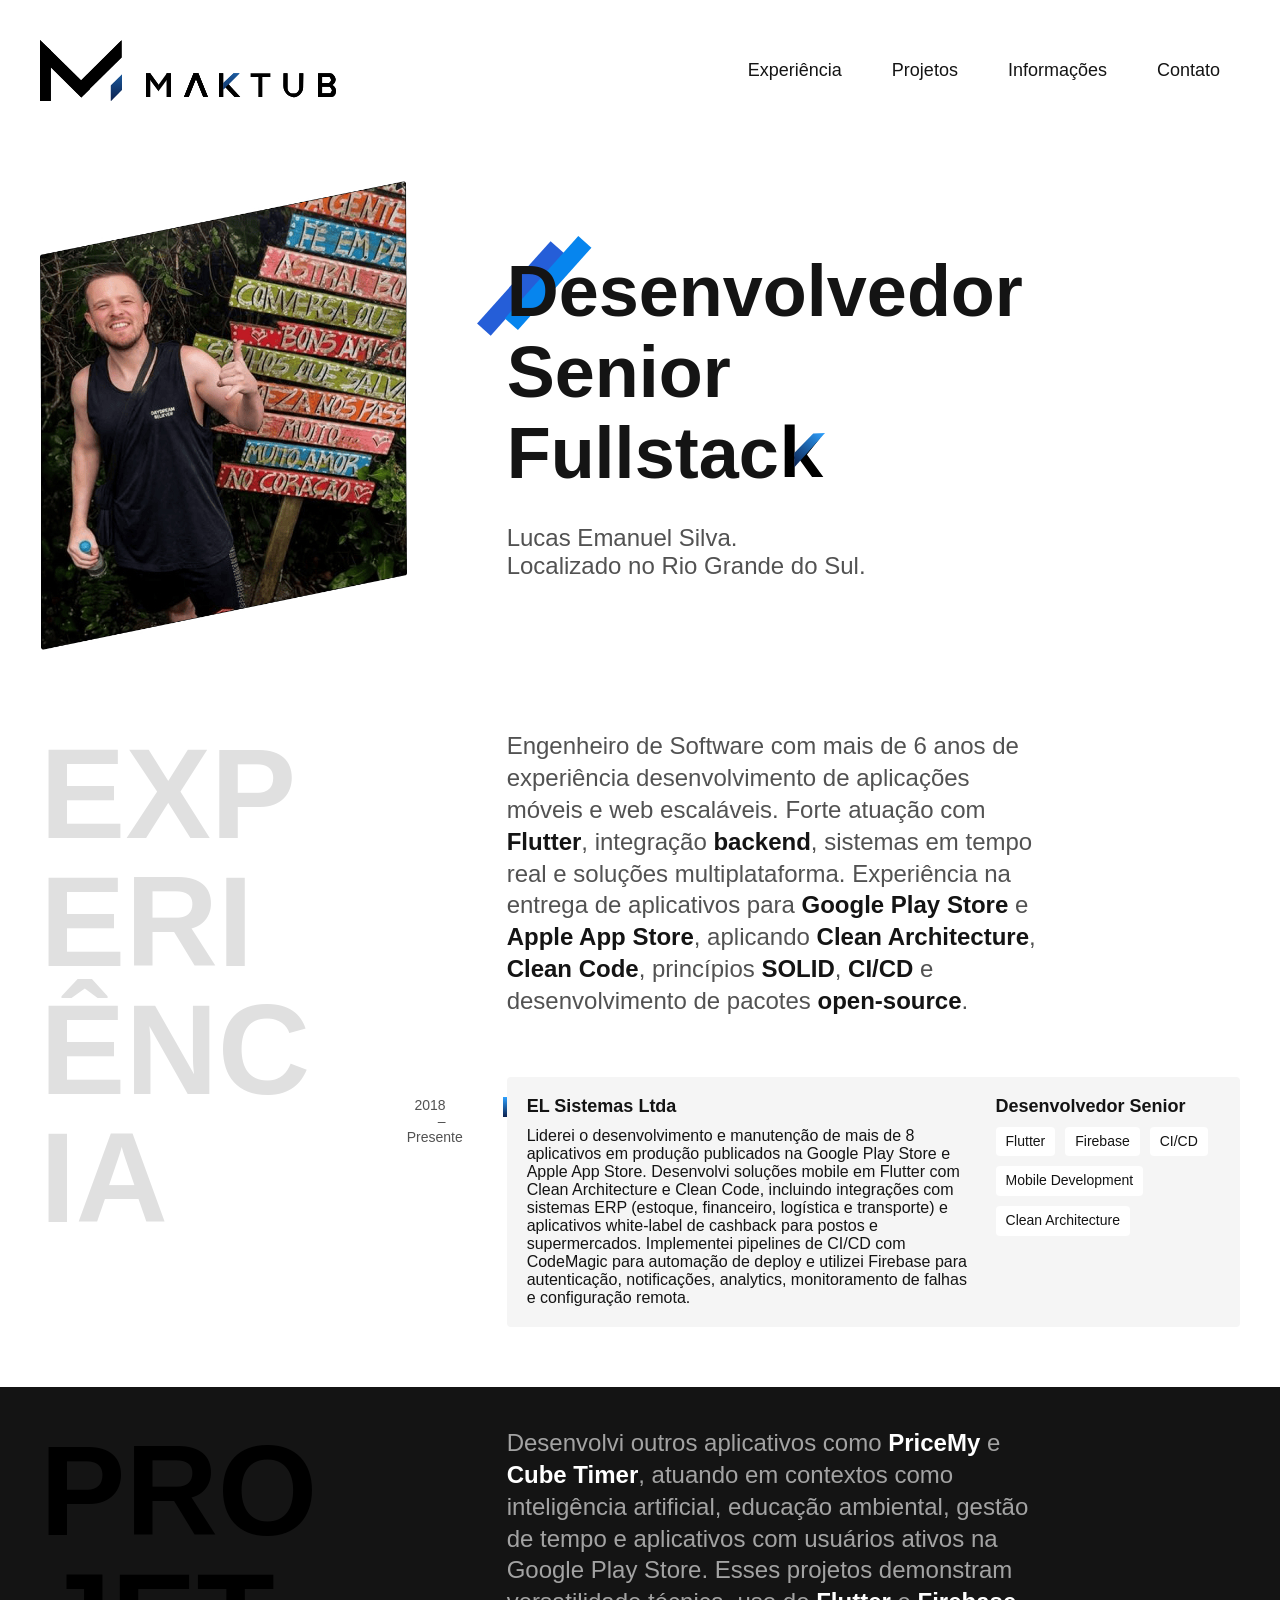
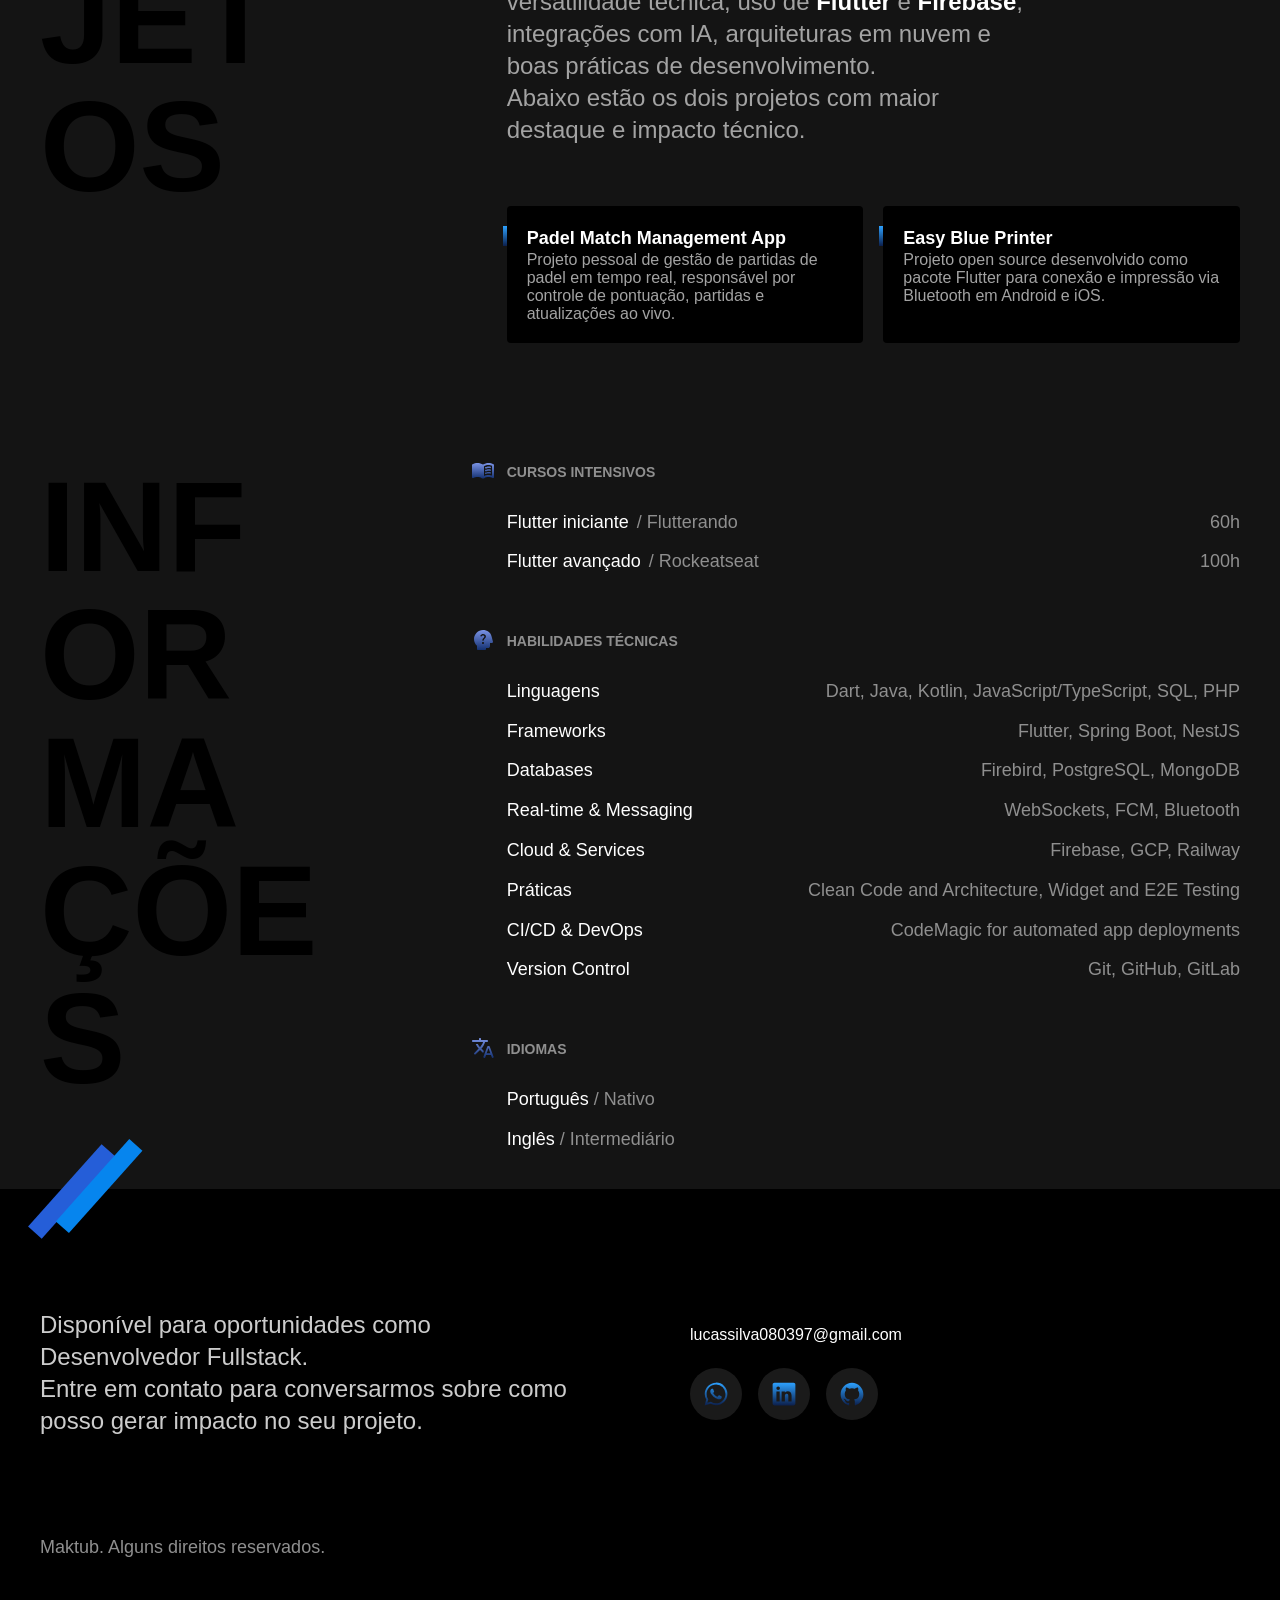
==== index.html @ 14077586 "adjust width e height img Co-authored-by: Copilot <copilot@github.com>" ====
<!DOCTYPE html>
<html lang="pt-br">

<head>
  <meta charset="UTF-8">
  <meta name="viewport" content="width=device-width, initial-scale=1.0">
  <title>Maktub - Desenvolvendo Soluções</title>
  <meta name="description" content="Desenvolvedor Senior Fullstack">
  <link rel="stylesheet" href="./css/style.css">
  <link rel="stylesheet" href="./css/animations.css">
  <link rel="stylesheet" href="./css/back-to-top.css">
</head>

<body>
  <svg width="0" height="0" style="position:absolute">
    <defs>
      <linearGradient id="grad-icon" x1="0%" y1="0%" x2="0%" y2="100%">
        <stop offset="0%" stop-color="#2DA1FF" />
        <stop offset="100%" stop-color="#0C204D" />
      </linearGradient>
    </defs>
  </svg>
  <header class="header">
    <img src="./img/marca.svg" width="296px" height="61px" alt="Maktub" class="animar animar-esquerda">
    <nav>
      <ul class="header-menu">
        <li class="animar"><a href="#experiencia">Experiência</a></li>
        <li class="animar"><a href="#projetos">Projetos</a></li>
        <li class="animar"><a href="#informacoes">Informações</a></li>
        <li class="animar"><a href="#contato">Contato</a></li>
      </ul>
    </nav>
  </header>
  <main class="container introducao">
    <img src="./img/perfil.jpg" alt="dono do site" width="366.64px" height="468.92px" class="foto-perfil animar animar-esquerda">
    <div>
      <h1 class="animar animar-direita">Desenvolvedor<br>Senior<br>Fullstac<img src="./img/k-com-detalhe.svg" alt="k" class="k-svg">
      </h1>
      <p class="animar animar-direita">Lucas Emanuel Silva.<br>Localizado no Rio Grande do Sul.</p>
    </div>
  </main>
  <section class="container experiencia" id="experiencia" aria-label="Experiência">
    <h2 class="subtitulo animar animar-esquerda">Experiência</h2>
    <div>
      <p class="experiencia-texto animar">Engenheiro de Software com mais de 6 anos de experiência desenvolvimento de aplicações móveis e web escaláveis. Forte atuação com <strong>Flutter</strong>, integração <strong>backend</strong>, sistemas em tempo real e soluções multiplataforma. Experiência na entrega de aplicativos para <strong>Google Play Store</strong> e <strong>Apple App Store</strong>, aplicando <strong>Clean Architecture</strong>, <strong>Clean Code</strong>, princípios <strong>SOLID</strong>, <strong>CI/CD</strong> e desenvolvimento de pacotes <strong>open-source</strong>.</p>

      <div class="empresa animar">
        <span class="empresa-ano">2018 – Presente</span>
        <h3 class="empresa-titulo">EL Sistemas Ltda</h3>
        <span class="empresa-titulo">Desenvolvedor Senior</span>
        <p class="animar">Liderei o desenvolvimento e manutenção de mais de 8 aplicativos em produção publicados na Google Play Store e Apple App Store. Desenvolvi soluções mobile em Flutter com Clean Architecture e Clean Code, incluindo integrações com sistemas ERP (estoque, financeiro, logística e transporte) e aplicativos white-label de cashback para postos e supermercados. Implementei pipelines de CI/CD com CodeMagic para automação de deploy e utilizei Firebase para autenticação, notificações, analytics, monitoramento de falhas e configuração remota.</p>
        <ul class="empresa-habilidades">
          <li class="animar">Flutter</li>
          <li class="animar">Firebase</li>
          <li class="animar">CI/CD</li>
          <li class="animar">Mobile Development</li>
          <li class="animar">Clean Architecture</li>
        </ul>
      </div>

    </div>
  </section>

  <section class="projetos" id="projetos" aria-label="Projetos">
    <div class="projetos-container">
      <h2 class="subtitulo animar animar-esquerda">Projetos</h2>
      <div>
        <p class="projetos-texto animar">
          Desenvolvi outros aplicativos como <strong>PriceMy</strong> e <strong>Cube Timer</strong>, atuando em contextos como inteligência artificial, educação ambiental, gestão de tempo e aplicativos com usuários ativos na Google Play Store. Esses projetos demonstram versatilidade técnica, uso de <strong>Flutter</strong> e <strong>Firebase</strong>, integrações com IA, arquiteturas em nuvem e boas práticas de desenvolvimento.<br>Abaixo estão os dois projetos com maior destaque e impacto técnico.
        </p>

        <ul class="app-lista">
          <li class="lista flutuante-1">
            <h3>
              <a class="app-titulo" href="//" target="_blank">Padel Match Management App</a>
            </h3>
            <p class="app-texto">Projeto pessoal de gestão de partidas de padel em tempo real, responsável por controle de pontuação, partidas e atualizações ao vivo.</p>
          </li>
          <li class="lista flutuante-2">
            <h3>
              <a class="app-titulo" href="https://pub.dev/packages/easy_blue_printer" target="_blank">Easy Blue Printer</a>
            </h3>
            <p class="app-texto">Projeto open source desenvolvido como pacote Flutter para conexão e impressão via Bluetooth em Android e iOS.</p>
          </li>
        </ul>
      </div>
    </div>
  </section>
  <section class="informacoes" id="informacoes" aria-label="Informações">
    <div class="informacoes-container">
      <h2 class="subtitulo animar animar-esquerda">Informações</h2>
      <div class="formacao">
        <div class="cursos animar">
          <h3>Cursos Intensivos</h3>
          <ul>
            <li class="animar">
              <span>Flutter iniciante<span class="plataforma">/ Flutterando</span></span>
              <span>60h</span>
            </li>
            <li class="animar">
              <span>Flutter avançado<span class="plataforma">/ Rockeatseat</span></span>
              <span>100h</span>
            </li>
          </ul>
        </div>
        <div class="habilidades animar">
          <h3>Habilidades técnicas</h3>
          <ul>
            <li class="animar"><span>Linguagens</span> <span>Dart, Java, Kotlin, JavaScript/TypeScript, SQL, PHP</span></li>
            <li class="animar"><span>Frameworks</span> <span>Flutter, Spring Boot, NestJS</span></li>
            <li class="animar"><span>Databases</span> <span>Firebird, PostgreSQL, MongoDB</span></li>
            <li class="animar"><span>Real-time & Messaging</span> <span>WebSockets, FCM, Bluetooth</span></li>
            <li class="animar"><span>Cloud & Services</span> <span>Firebase, GCP, Railway</span></li>
            <li class="animar"><span>Práticas</span> <span>Clean Code and Architecture, Widget and E2E Testing</span></li>
            <li class="animar"><span>CI/CD & DevOps</span> <span>CodeMagic for automated app deployments</span></li>
            <li class="animar"><span>Version Control</span> <span>Git, GitHub, GitLab</span></li>
          </ul>
        </div>
        <div class="idiomas animar">
          <h3>Idiomas</h3>
          <ul>
            <li class="animar">Português <span>/ Nativo</span></li>
            <li class="animar">Inglês <span>/ Intermediário</span></li>
          </ul>
        </div>
      </div>
    </div>
  </section>
  <footer class="footer" id="contato">
    <div class="footer-container">
      <p class="footer-texto animar animar-esquerda">Disponível para oportunidades como Desenvolvedor Fullstack.<br>Entre em contato para conversarmos sobre como posso gerar impacto no seu projeto.</p>
      <ul class="footer-contato">
        <li class="animar">lucassilva080397@gmail.com</li>
        <li class="animar">
          <div class="footer-icons">
            <a href="https://wa.me/5554999727330" target="_blank" rel="noopener noreferrer" aria-label="WhatsApp">
              <svg xmlns="http://www.w3.org/2000/svg" viewBox="0 0 512 512">
                <path d="M414.73 97.1A222.14 222.14 0 00256.94 32C134 32 33.92 131.58 33.87 254a220.61 220.61 0 0029.78 111L32 480l118.25-30.87a223.63 223.63 0 00106.6 27h.09c122.93 0 223-99.59 223.06-222A220.18 220.18 0 00414.73 97.1zM256.94 438.66h-.08a185.75 185.75 0 01-94.36-25.72l-6.77-4-70.17 18.32 18.73-68.09-4.41-7A183.46 183.46 0 0171.53 254c0-101.73 83.21-184.5 185.48-184.5a185 185 0 01185.33 184.64c-.04 101.74-83.21 184.52-185.4 184.52zm101.69-138.19c-5.57-2.78-33-16.2-38.08-18.05s-8.83-2.78-12.54 2.78-14.4 18-17.65 21.75-6.5 4.16-12.07 1.38-23.54-8.63-44.83-27.53c-16.57-14.71-27.75-32.87-31-38.42s-.35-8.56 2.44-11.32c2.51-2.49 5.57-6.48 8.36-9.72s3.72-5.56 5.57-9.26.93-6.94-.46-9.71-12.54-30.08-17.18-41.19c-4.53-10.82-9.12-9.35-12.54-9.52-3.25-.16-7-.2-10.69-.2a20.53 20.53 0 00-14.86 6.94c-5.11 5.56-19.51 19-19.51 46.28s20 53.68 22.76 57.38 39.3 59.73 95.21 83.76a323.11 323.11 0 0031.78 11.68c13.35 4.22 25.5 3.63 35.1 2.2 10.71-1.59 33-13.42 37.63-26.38s4.64-24.06 3.25-26.37-5.11-3.71-10.69-6.48z" fill-rule="evenodd" />
              </svg>
            </a>
            <a href="https://www.linkedin.com/in/lucas3g/" target="_blank" rel="noopener noreferrer" aria-label="LinkedIn">
              <svg xmlns="http://www.w3.org/2000/svg" viewBox="0 0 512 512">
                <path d="M444.17 32H70.28C49.85 32 32 46.7 32 66.89v374.72C32 461.91 49.85 480 70.28 480h373.78c20.54 0 35.94-18.21 35.94-38.39V66.89C480.12 46.7 464.6 32 444.17 32zm-273.3 373.43h-64.18V205.88h64.18zM141 175.54h-.46c-20.54 0-33.84-15.29-33.84-34.43 0-19.49 13.65-34.42 34.65-34.42s33.85 14.82 34.31 34.42c-.01 19.14-13.31 34.43-34.66 34.43zm264.43 229.89h-64.18V296.32c0-26.14-9.34-44-32.56-44-17.74 0-28.24 12-32.91 23.69-1.75 4.2-2.22 9.92-2.22 15.76v113.66h-64.18V205.88h64.18v27.77c9.34-13.3 23.93-32.44 57.88-32.44 42.13 0 74 27.77 74 87.64z" />
              </svg>
            </a>
            <a href="https://github.com/lucas3g" target="_blank" rel="noopener noreferrer" aria-label="GitHub">
              <svg xmlns="http://www.w3.org/2000/svg" viewBox="0 0 512 512">
                <path d="M256 32C132.3 32 32 134.9 32 261.7c0 101.5 64.2 187.5 153.2 217.9a17.56 17.56 0 003.8.4c8.3 0 11.5-6.1 11.5-11.4 0-5.5-.2-19.9-.3-39.1a102.4 102.4 0 01-22.6 2.7c-43.1 0-52.9-33.5-52.9-33.5-10.2-26.5-24.9-33.6-24.9-33.6-19.5-13.7-.1-14.1 1.4-14.1h.1c22.5 2 34.3 23.8 34.3 23.8 11.2 19.6 26.2 25.1 39.6 25.1a63 63 0 0025.6-6c2-14.8 7.8-24.9 14.2-30.7-49.7-5.8-102-25.5-102-113.5 0-25.1 8.7-45.6 23-61.6-2.3-5.8-10-29.2 2.2-60.8a18.64 18.64 0 015-.5c8.1 0 26.4 3.1 56.6 24.1a208.21 208.21 0 01112.2 0c30.2-21 48.5-24.1 56.6-24.1a18.64 18.64 0 015 .5c12.2 31.6 4.5 55 2.2 60.8 14.3 16.1 23 36.6 23 61.6 0 88.2-52.4 107.6-102.3 113.3 8 7.1 15.2 21.1 15.2 42.5 0 30.7-.3 55.5-.3 63 0 5.4 3.1 11.5 11.4 11.5a19.35 19.35 0 004-.4C415.9 449.2 480 363.1 480 261.7 480 134.9 379.7 32 256 32z" />
              </svg>
            </a>
          </div>
        </li>
      </ul>
      <p class="footer-copy animar animar-esquerda">Maktub. Alguns direitos reservados.</p>
    </div>
  </footer>
  <script src="./js/scroll-animations.js"></script>
  <script src="./js/back-to-top.js"></script>
  <button id="backToTopBtn" class="back-to-top-btn" type="button" aria-label="Voltar ao topo">
    <svg viewBox="0 0 512 512" aria-hidden="true" focusable="false">
      <defs>
        <linearGradient id="backToTopGradient" x1="0%" y1="0%" x2="100%" y2="100%">
          <stop offset="0%" stop-color="#FFFFFF" stop-opacity="0.92" />
          <stop offset="100%" stop-color="#FFFFFF" stop-opacity="0.72" />
        </linearGradient>
      </defs>
      <path fill="url(#backToTopGradient)" d="M256 50.7c-113.6 0-205.7 92.1-205.7 205.7S142.4 462.1 256 462.1 461.7 369.9 461.7 256 369.6 50.7 256 50.7zm75.7 216.8l-55.7-55.7V331c0 13.3-10.7 24-24 24s-24-10.7-24-24V211.8l-55.7 55.7c-9.4 9.4-24.6 9.4-34 0-9.4-9.4-9.4-24.6 0-34l96-96c9.4-9.4 24.6-9.4 34 0l96 96c9.4 9.4 9.4 24.6 0 34-9.4 9.4-24.6 9.4-34 0z" />
    </svg>
  </button>
</body>

</html>
---- css/style.css ----
@import "./header.css";
@import "./global.css";
@import "./introducao.css";
@import "./experiencia.css";
@import "./projetos.css";
@import "./informacoes.css";
@import "./footer.css";
---- css/animations.css ----
.animar,
.animar-esquerda,
.animar-direita,
.animar-zoom {
  opacity: 0;
  transition:
    opacity 0.7s ease,
    transform 0.7s ease;
}

.animar {
  transform: translateY(40px);
}

.animar-esquerda {
  transform: translateX(-50px);
}

.animar-direita {
  transform: translateX(50px);
}

.animar-zoom {
  transform: scale(0.92);
}

.animar.visivel,
.animar-esquerda.visivel,
.animar-direita.visivel,
.animar-zoom.visivel {
  opacity: 1;
  transform: none;
}

.animar:nth-child(1) {
  transition-delay: 0s;
}

.animar:nth-child(2) {
  transition-delay: 0.12s;
}

.animar:nth-child(3) {
  transition-delay: 0.24s;
}

.animar:nth-child(4) {
  transition-delay: 0.36s;
}

.animar:nth-child(5) {
  transition-delay: 0.48s;
}

.animar:nth-child(6) {
  transition-delay: 0.6s;
}

.animar:nth-child(7) {
  transition-delay: 0.72s;
}

.animar:nth-child(8) {
  transition-delay: 0.84s;
}

@media (prefers-reduced-motion: reduce) {
  .animar,
  .animar-esquerda,
  .animar-direita,
  .animar-zoom {
    transition: none;
    opacity: 1;
    transform: none;
  }
}
---- css/back-to-top.css ----
.back-to-top-btn {
  position: fixed;
  right: 1.25rem;
  bottom: 1.25rem;
  width: 52px;
  height: 52px;
  border-radius: 50%;
  border: none;
  cursor: pointer;
  display: inline-flex;
  align-items: center;
  justify-content: center;
  padding: 0;
  background: linear-gradient(135deg, #2da1ff 0%, #0c204d 100%);
  color: #ffffff;
  box-shadow: 0 20px 35px rgba(12, 32, 77, 0.24);
  transition:
    opacity 0.28s ease,
    transform 0.28s ease,
    box-shadow 0.28s ease;
  opacity: 0;
  transform: translateY(20px) scale(0.95);
  pointer-events: none;
  z-index: 50;
}

.back-to-top-btn.visible {
  opacity: 1;
  transform: translateY(0) scale(1);
  pointer-events: auto;
}

.back-to-top-btn:hover,
.back-to-top-btn:focus-visible {
  transform: translateY(0) scale(1.08);
  box-shadow: 0 22px 45px rgba(12, 32, 77, 0.32);
  outline: none;
}

.back-to-top-btn svg {
  width: 24px;
  height: 24px;
}

.back-to-top-btn::after {
  content: "";
  position: absolute;
  inset: 0;
  border-radius: 50%;
  background: radial-gradient(
    circle at top left,
    rgba(255, 255, 255, 0.35),
    transparent 45%
  );
  opacity: 0;
  transition: opacity 0.28s ease;
}

.back-to-top-btn:hover::after,
.back-to-top-btn:focus-visible::after {
  opacity: 1;
}

@media (max-width: 600px) {
  .back-to-top-btn {
    right: 0.85rem;
    bottom: 0.85rem;
    width: 48px;
    height: 48px;
  }
}
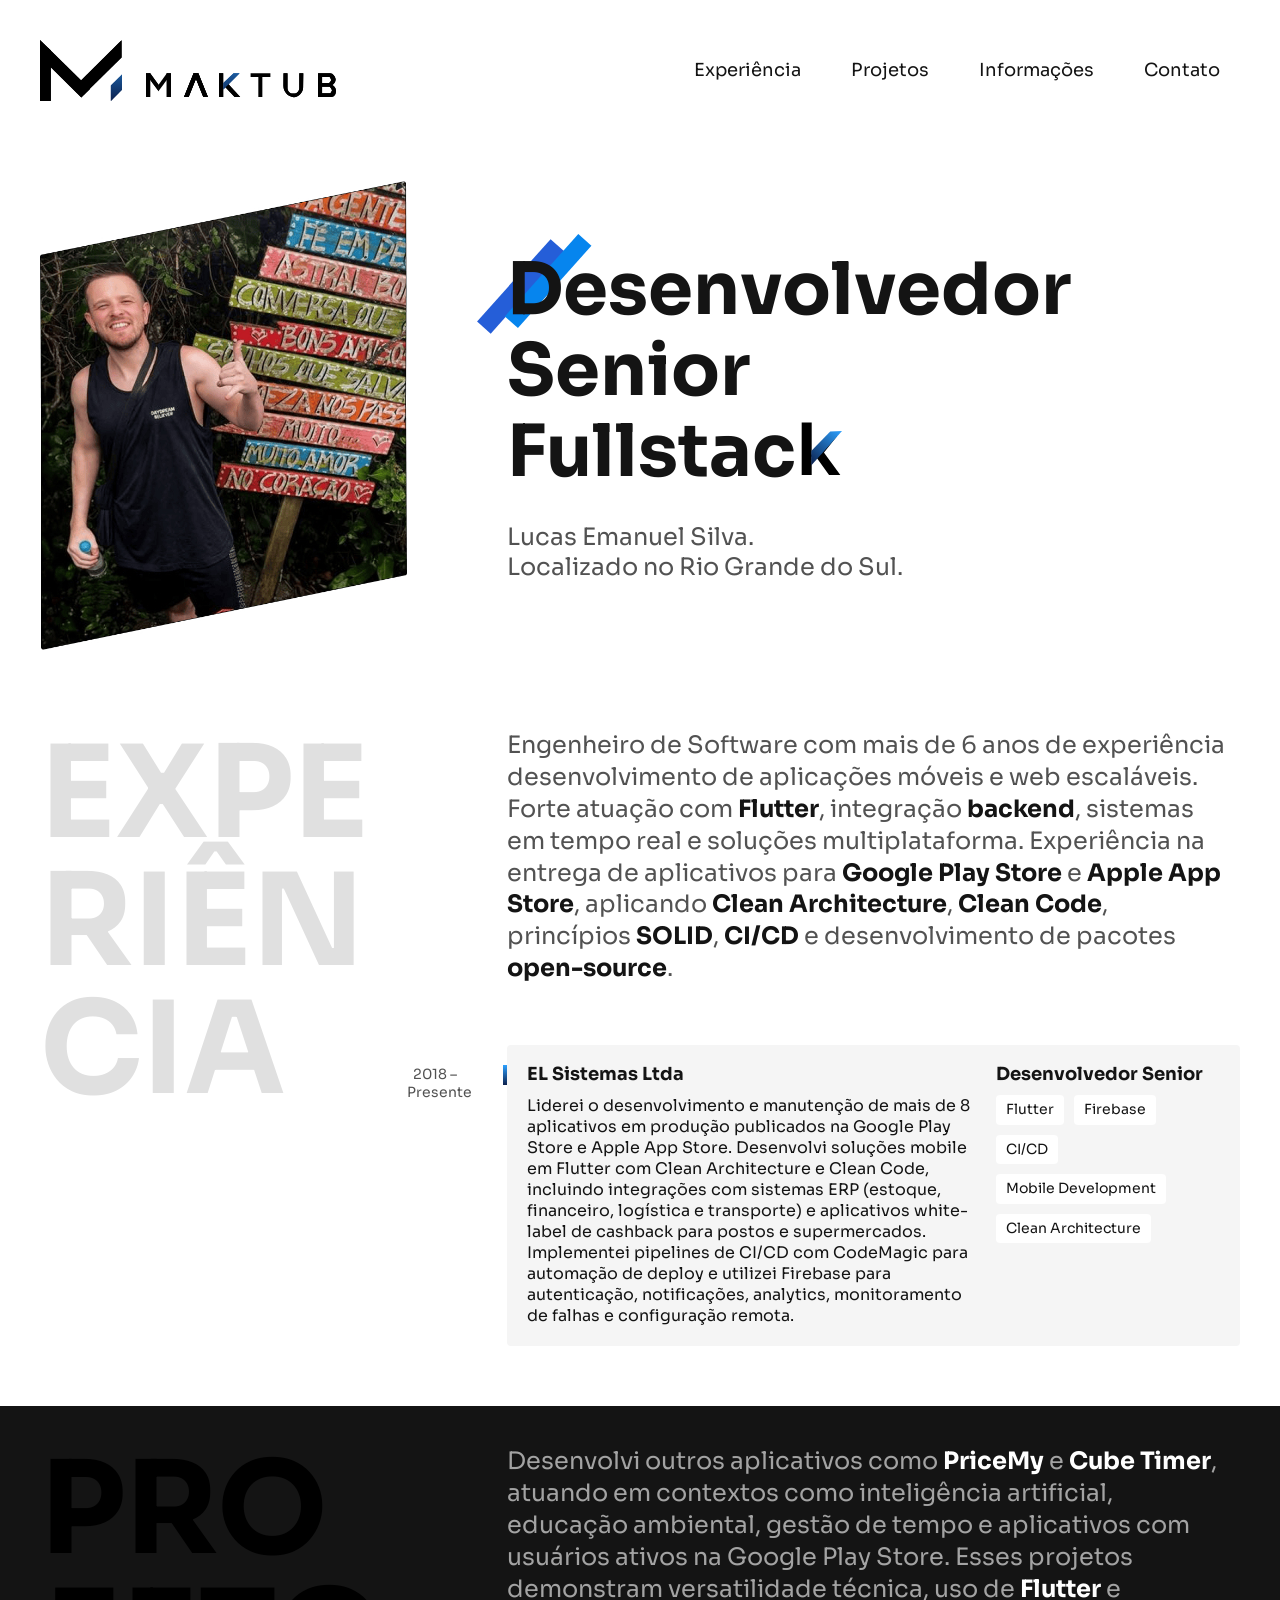
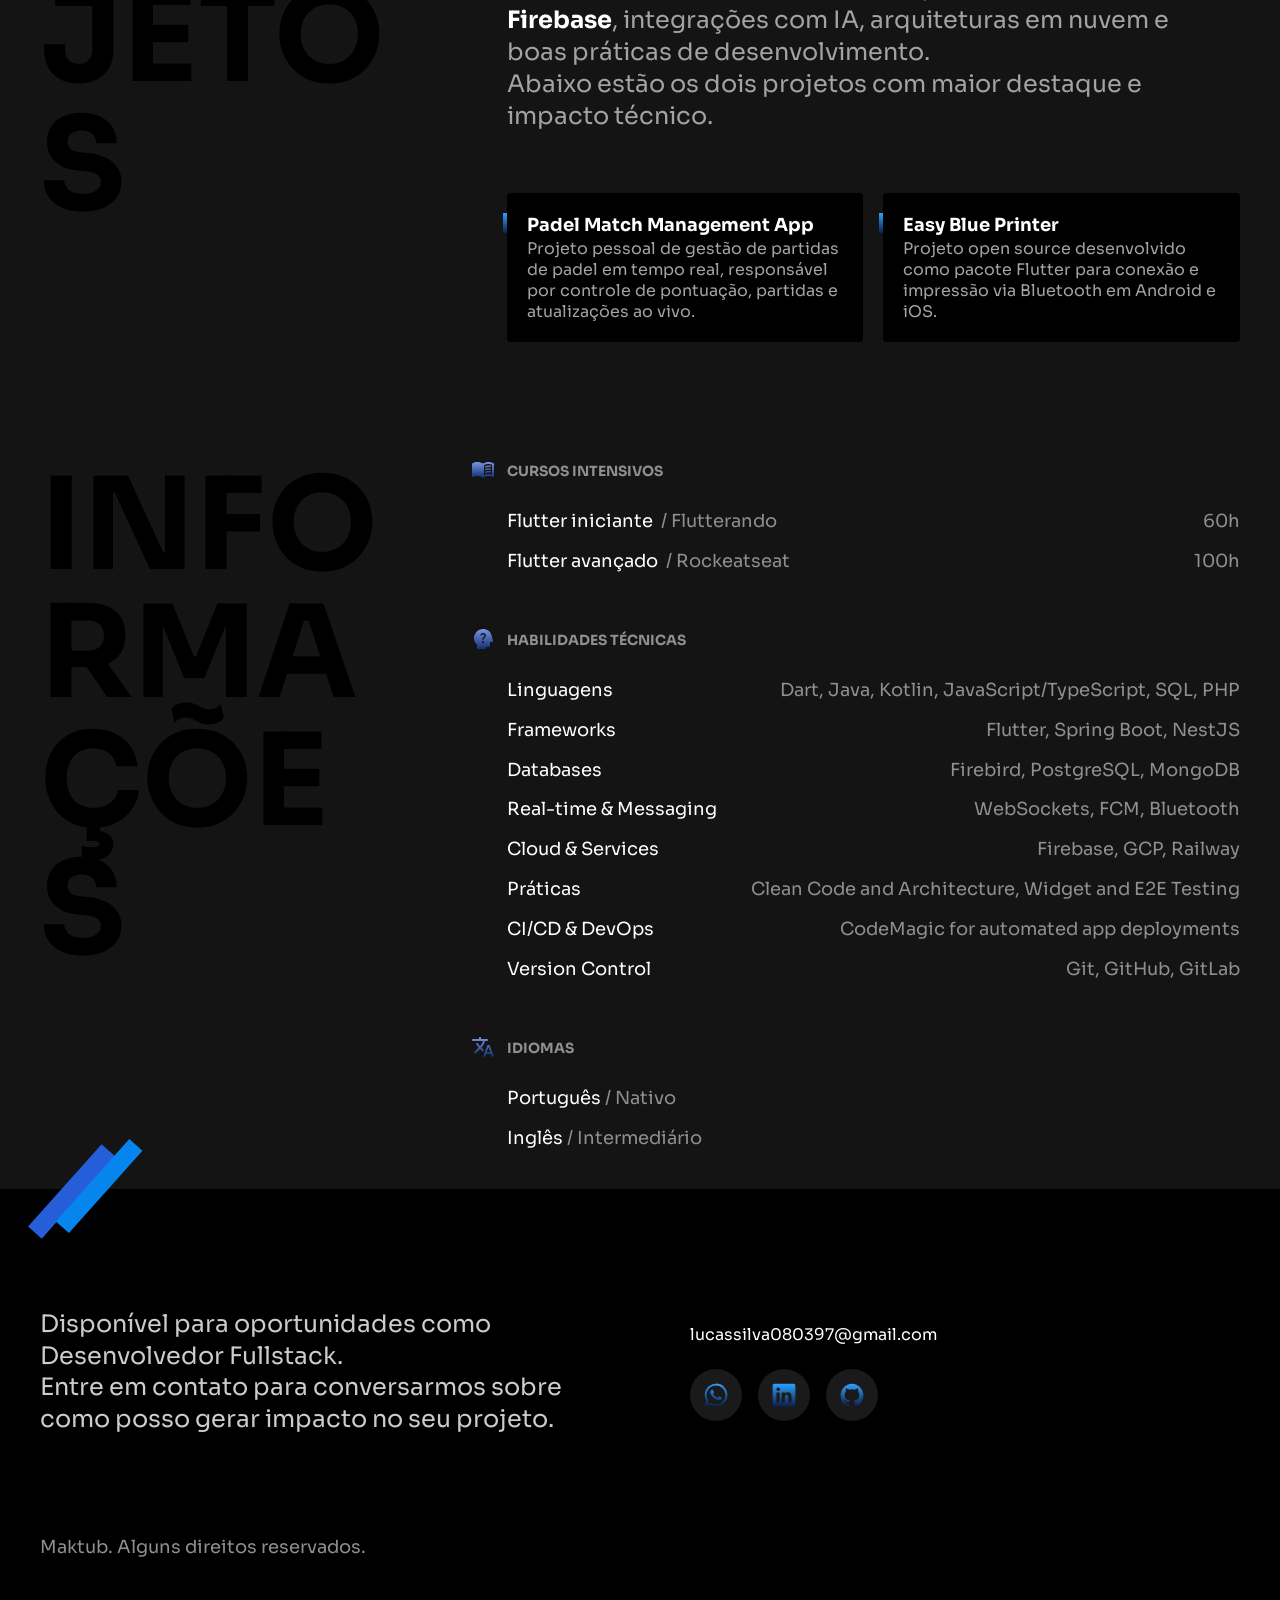
==== commit 0321b7c4: "google fonts" ====
--- a/index.html
+++ b/index.html
@@ -6,9 +6,10 @@
   <meta name="viewport" content="width=device-width, initial-scale=1.0">
   <title>Maktub - Desenvolvendo Soluções</title>
   <meta name="description" content="Desenvolvedor Senior Fullstack">
-  <link rel="stylesheet" href="./css/style.css">
-  <link rel="stylesheet" href="./css/animations.css">
-  <link rel="stylesheet" href="./css/back-to-top.css">
+  <link rel="stylesheet" href="./css/style.min.css">
+  <link rel="preconnect" href="https://fonts.googleapis.com">
+  <link rel="preconnect" href="https://fonts.gstatic.com" crossorigin>
+  <link href="https://fonts.googleapis.com/css2?family=Sora:wght@100..800&display=swap" rel="stylesheet">
 </head>
 
 <body>
@@ -21,7 +22,7 @@
     </defs>
   </svg>
   <header class="header">
-    <img src="./img/marca.svg" width="296px" height="61px" alt="Maktub" class="animar animar-esquerda">
+    <img src="./img/marca.svg" width="296" height="61" alt="Maktub" class="animar animar-esquerda">
     <nav>
       <ul class="header-menu">
         <li class="animar"><a href="#experiencia">Experiência</a></li>
@@ -32,7 +33,7 @@
     </nav>
   </header>
   <main class="container introducao">
-    <img src="./img/perfil.jpg" alt="dono do site" width="366.64px" height="468.92px" class="foto-perfil animar animar-esquerda">
+    <img src="./img/perfil.jpg" alt="dono do site" width="366.64" height="468.92" class="foto-perfil animar animar-esquerda">
     <div>
       <h1 class="animar animar-direita">Desenvolvedor<br>Senior<br>Fullstac<img src="./img/k-com-detalhe.svg" alt="k" class="k-svg">
       </h1>
--- a/css/style.min.css
+++ b/css/style.min.css
@@ -0,0 +1 @@
+.header{max-width:1200px;padding:40px 20px;margin:0 auto;display:flex;justify-content:space-between;align-items:center}.header-menu{display:flex;gap:10px;flex-wrap:wrap;justify-content:center}.header-menu a{font-size:1.125rem;line-height:1.3;padding:10px 20px;text-decoration:none;color:#141414;display:block;transition:all .3s ease}@media (max-width:800px){.header{flex-direction:column;gap:40px;padding:40px}.header a{background:#f5f5f5;border-radius:4px}}.header a:hover{transform:scale(1.05)}html{scroll-behavior:smooth}body{font-family:Sora,Arial,sans-serif;margin:0;color:#141414}h1,h2,h3,p,ul{margin:0;padding:0;list-style:none}img{max-width:100%;height:auto;display:block}.subtitulo{font-size:8rem;word-break:break-all;text-transform:uppercase;line-height:1;max-width:4ch}@media (max-width:800px){.subtitulo{font-size:3rem;text-transform:capitalize;max-width:initial}}body,html{overflow-x:hidden;max-width:100%}.container{max-width:1200px;padding:40px 20px;margin:0 auto;display:grid;grid-template-columns:1fr 2fr;gap:100px}.introducao{align-items:center}.introducao h1{font-size:4.5rem;line-height:1.125;margin-bottom:30px;position:relative}.introducao h1::before{content:"";display:block;width:130px;height:100px;background:url("../img/detalhe.svg") no-repeat center;position:absolute;background-size:contain;top:-15px;left:-37px;z-index:-1}.introducao p{font-size:1.5rem;color:#525252}.k-svg{height:.9em;width:auto;vertical-align:baseline;display:inline-block}@media (max-width:1000px){.introducao h1{font-size:3rem}.introducao h1::before{width:90px;height:80px;left:-30px;top:-15px;background-size:contain}}@media (max-width:800px){.container{grid-template-columns:1fr;gap:40px}.introducao{text-align:center;justify-items:center}.introducao h1{font-size:3rem}.introducao h1::before{display:none}.introducao img:not(.k-svg){display:none}}@media (max-width:480px){.introducao{grid-template-columns:1fr;gap:30px;text-align:center;justify-items:center}.introducao h1{font-size:2.5rem}.introducao p{font-size:1.125rem}}.experiencia{align-items:start}.experiencia .subtitulo{color:#e0e0e0;text-transform:uppercase}.experiencia-texto{font-size:1.5rem;line-height:1.33;color:#525252;margin-bottom:60px;max-width:40ch;position:relative}.experiencia-texto strong{color:#141414}.empresa{display:grid;grid-template-columns:2fr 1fr;padding:20px;background:#f5f5f5;margin-bottom:20px;border-radius:4px;position:relative;gap:10px 20px}.empresa::before{content:"";display:block;width:4px;height:20px;background:linear-gradient(#2da1ff,#0c204d);position:absolute;left:-4px;top:20px}.empresa-ano{position:absolute;top:20px;left:-100px;text-align:right;width:80px;max-width:5ch;color:#525252;font-size:.875rem}.empresa-titulo{font-size:1.125rem;line-height:1.1;font-weight:700}.empresa-texto{font-size:.875rem;line-height:1.4;color:#525252}.empresa-habilidades{display:flex;flex-wrap:wrap;gap:10px;align-content:start}.empresa-habilidades li{font-size:.875rem;line-height:1.4;border-radius:4px;background:#fff;padding:5px 10px;transition:all .3s ease}.empresa-habilidades li:hover{transform:scale(1.05);box-shadow:0 0 20px rgba(0,0,0,.2)}@media (max-width:800px){.experiencia{grid-template-columns:1fr;gap:40px}.experiencia .subtitulo{color:#141414;font-size:2rem;line-height:1;max-width:100%;text-align:left}.experiencia-texto{font-size:1.125rem;line-height:1.4;max-width:100%}.empresa{grid-template-columns:1fr}.empresa-ano{position:initial;order:1;width:initial;text-align:left;max-width:none}}.projetos{background:#141414;color:#fff}.projetos-container{max-width:1200px;padding:40px 20px;margin:0 auto;display:grid;grid-template-columns:1fr 2fr;gap:100px}.projetos .subtitulo{color:#000;text-transform:uppercase}.projetos-texto{font-size:1.5rem;line-height:1.33;color:#a3a3a3;margin-bottom:60px;max-width:40ch;position:relative}.projetos-texto strong{color:#fff}.app-lista{display:flex;flex-wrap:wrap;gap:20px;margin-bottom:60px}.app-titulo{flex:1;margin-bottom:30px;line-height:1.4;font-size:1.125rem;position:relative;text-decoration:none;color:#fff}.lista{flex:1;background:#000;padding:20px;border-radius:4px;display:flex;flex-direction:column}.app-titulo::before{content:"";display:block;width:4px;height:20px;background:linear-gradient(#2da1ff,#0c204d);position:absolute;left:-24px}.app-texto{font-size:1rem;color:#a3a3a3}@media (max-width:800px){.projetos-container{grid-template-columns:1fr;gap:40px;padding:20px}.projetos .subtitulo{color:#fff;font-size:2rem}.projetos-texto{font-size:1.125rem;line-height:1.4;max-width:100%}.app-lista{flex-direction:column}}.lista{transition:transform .3s ease,box-shadow .3s ease}.lista:hover{transform:scale(1.03);box-shadow:0 8px 30px rgba(0,0,0,.4)}@keyframes flutuar-1{0%,100%{transform:translateY(0)}50%{transform:translateY(-14px)}}@keyframes flutuar-2{0%,100%{transform:translateY(0)}50%{transform:translateY(-18px)}}.flutuante-1{animation:flutuar-1 5s ease-in-out infinite}.flutuante-2{animation:flutuar-2 6.5s ease-in-out infinite;animation-delay:-1.8s}.informacoes{background:#141414;color:#fff;position:relative}.informacoes .subtitulo{color:#000;line-height:auto;text-transform:uppercase}.informacoes-container{max-width:1200px;padding:20px 40px 20px 40px;margin:0 auto;display:grid;grid-template-columns:1fr 2fr;gap:100px}.informacoes-container::after{content:"";display:block;width:130px;height:100px;background:url(../img/detalhe.svg) no-repeat center center;background-size:contain;position:absolute;bottom:-50px;left:20px;z-index:1}.cursos{margin-bottom:60px}.formacao h3{font-size:.875rem;line-height:1.4;color:#8f8f8f;text-transform:uppercase;margin-bottom:30px;position:relative}.formacao h3::before{display:block;content:"";width:24px;height:24px;position:absolute;left:-36px;top:-4px}.cursos h3::before{background:url(../img/cursos.svg) no-repeat center center}.habilidades h3::before{background:url(../img/habilidades.svg) no-repeat center center}.idiomas h3::before{background:url(../img/idiomas.svg) no-repeat center center}.idiomas{margin-top:60px}.formacao li{font-size:1.125rem;line-height:1.1;margin-bottom:20px}.formacao span{color:#8f8f8f}.cursos li{display:flex;justify-content:space-between}.cursos .plataforma{margin-left:8px}.cursos li>span:first-child{color:#fff}.habilidades li{font-size:1.125rem;line-height:1.1;margin-bottom:20px;display:flex;justify-content:space-between;gap:20px;word-break:break-word}.habilidades li>span:first-child{color:#fff;white-space:nowrap}@media (max-width:800px){.informacoes-container{grid-template-columns:1fr;gap:40px;padding:20px}.cursos li{flex-wrap:wrap}.habilidades li{flex-direction:column;align-items:flex-start;gap:4px}.habilidades li>span:first-child{margin-bottom:4px}.informacoes .subtitulo{color:#fff;font-size:2rem;max-width:100%;margin-bottom:20px}.formacao h3{padding-left:30px}.formacao h3::before{left:0}.formacao li{font-size:1rem}.informacoes-container::after{width:70px;height:50px;bottom:-25px}}.footer{background:#000}.footer-container{max-width:1200px;padding:120px 20px 60px 20px;margin:0 auto;display:grid;grid-template-columns:1fr 1fr;gap:100px;align-items:center}.footer-texto{font-size:1.5rem;line-height:1.33;color:#ccc}.footer-contato{display:flex;flex-direction:column;gap:24px}.footer-icons{display:flex;gap:16px}.footer-contato li{margin:0;color:#fff}.footer-contato li a{display:flex;align-items:center;justify-content:center;width:52px;height:52px;background:#1a1a1a;border-radius:50%;transition:background .3s ease,transform .3s ease}.footer-contato li a:hover{background:#2da1ff;transform:scale(1.15)}.footer-contato li a svg{width:26px;height:26px;fill:url(#grad-icon)}.footer-copy{grid-column:1/-1;font-size:1.125rem;color:#8f8f8f}@media (max-width:800px){.footer-container{grid-template-columns:1fr;gap:24px;padding:60px 20px;text-align:center}.footer-contato{align-items:center}.footer-icons{justify-content:center}.footer-contato li{font-size:1rem}.footer-texto{font-size:1.1rem}.footer-copy{padding:40px;font-size:1rem}}.back-to-top-btn{position:fixed;right:1.25rem;bottom:1.25rem;width:52px;height:52px;border-radius:50%;border:none;cursor:pointer;display:inline-flex;align-items:center;justify-content:center;padding:0;background:linear-gradient(135deg,#2da1ff 0,#0c204d 100%);color:#fff;box-shadow:0 20px 35px rgba(12,32,77,.24);transition:opacity .28s ease,transform .28s ease,box-shadow .28s ease;opacity:0;transform:translateY(20px) scale(.95);pointer-events:none;z-index:50}.back-to-top-btn.visible{opacity:1;transform:translateY(0) scale(1);pointer-events:auto}.back-to-top-btn:focus-visible,.back-to-top-btn:hover{transform:translateY(0) scale(1.08);box-shadow:0 22px 45px rgba(12,32,77,.32);outline:0}.back-to-top-btn svg{width:24px;height:24px}.back-to-top-btn::after{content:"";position:absolute;inset:0;border-radius:50%;background:radial-gradient(circle at top left,rgba(255,255,255,.35),transparent 45%);opacity:0;transition:opacity .28s ease}.back-to-top-btn:focus-visible::after,.back-to-top-btn:hover::after{opacity:1}@media (max-width:600px){.back-to-top-btn{right:.85rem;bottom:.85rem;width:48px;height:48px}}.animar,.animar-direita,.animar-esquerda,.animar-zoom{opacity:0;transition:opacity .7s ease,transform .7s ease}.animar{transform:translateY(40px)}.animar-esquerda{transform:translateX(-50px)}.animar-direita{transform:translateX(50px)}.animar-zoom{transform:scale(.92)}.animar-direita.visivel,.animar-esquerda.visivel,.animar-zoom.visivel,.animar.visivel{opacity:1;transform:none}.animar:first-child{transition-delay:0s}.animar:nth-child(2){transition-delay:0.12s}.animar:nth-child(3){transition-delay:0.24s}.animar:nth-child(4){transition-delay:0.36s}.animar:nth-child(5){transition-delay:0.48s}.animar:nth-child(6){transition-delay:0.6s}.animar:nth-child(7){transition-delay:0.72s}.animar:nth-child(8){transition-delay:0.84s}@media (prefers-reduced-motion:reduce){.animar,.animar-direita,.animar-esquerda,.animar-zoom{transition:none;opacity:1;transform:none}}
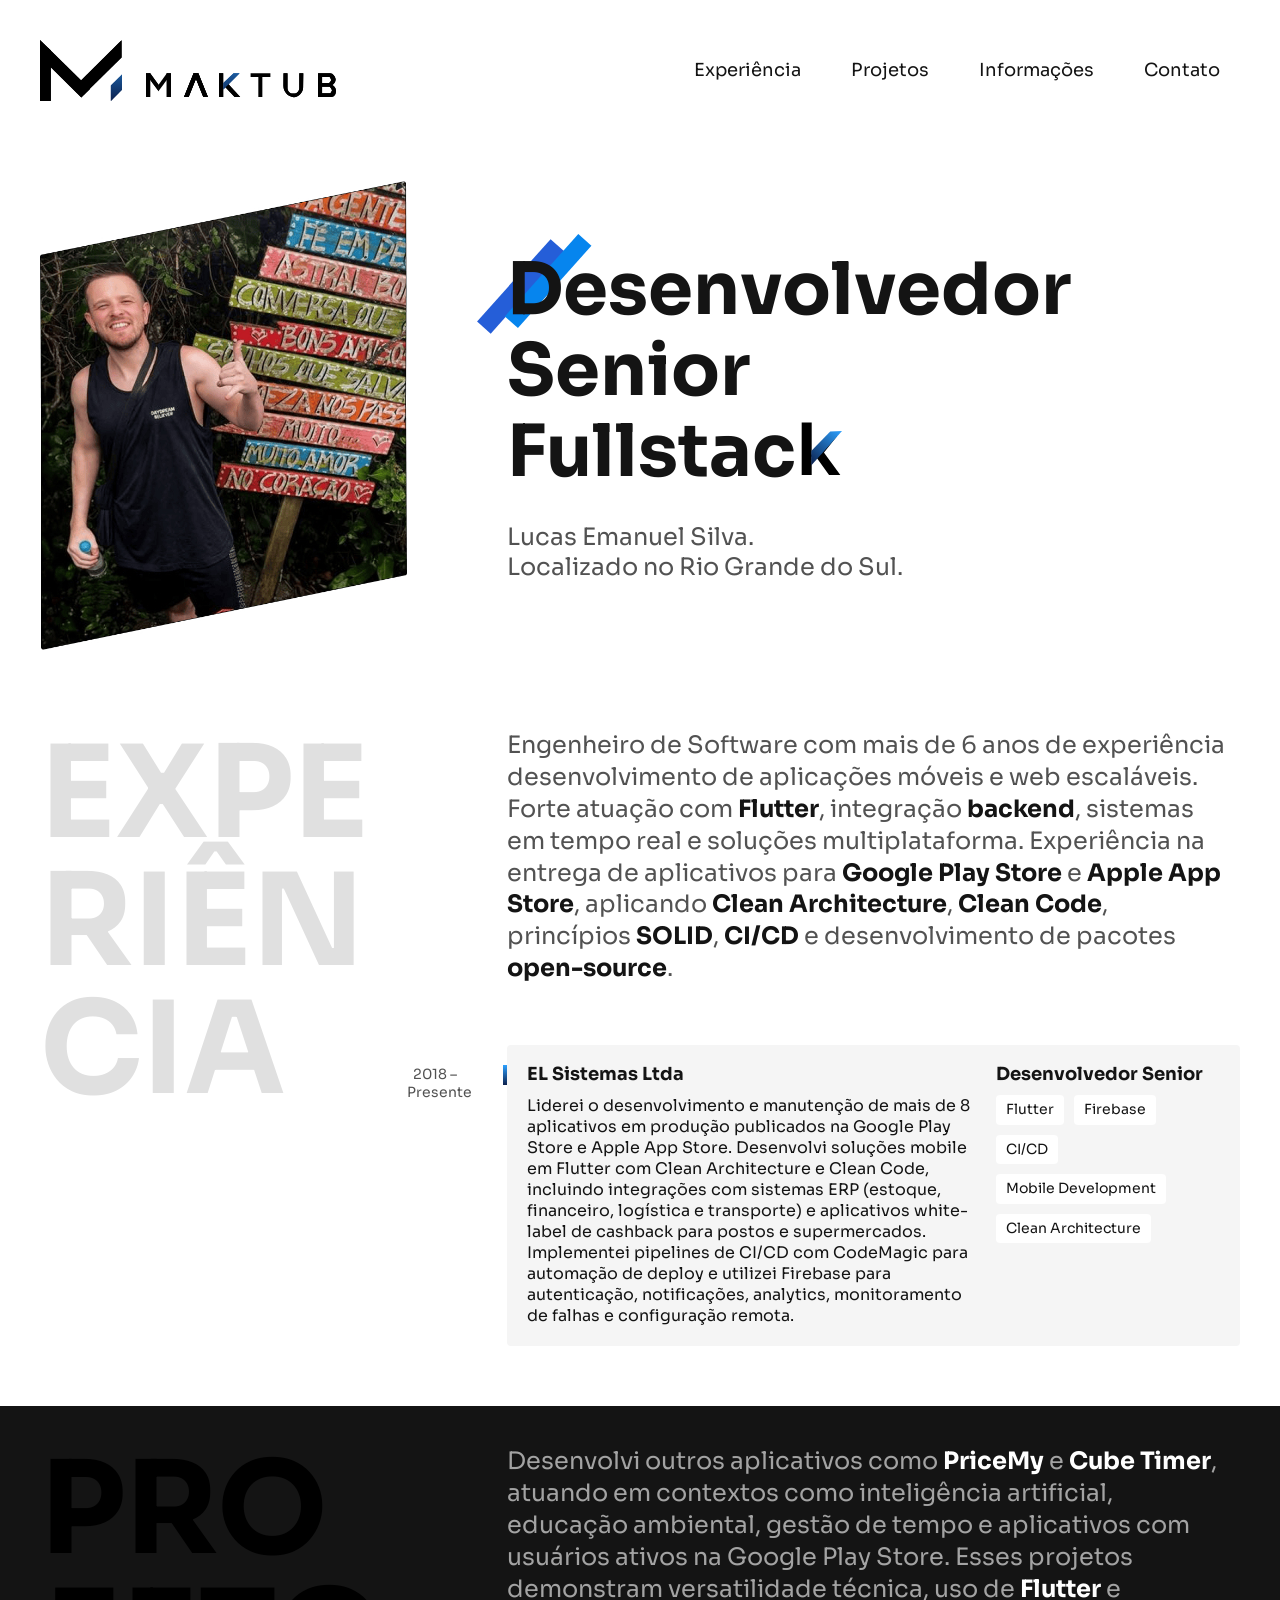
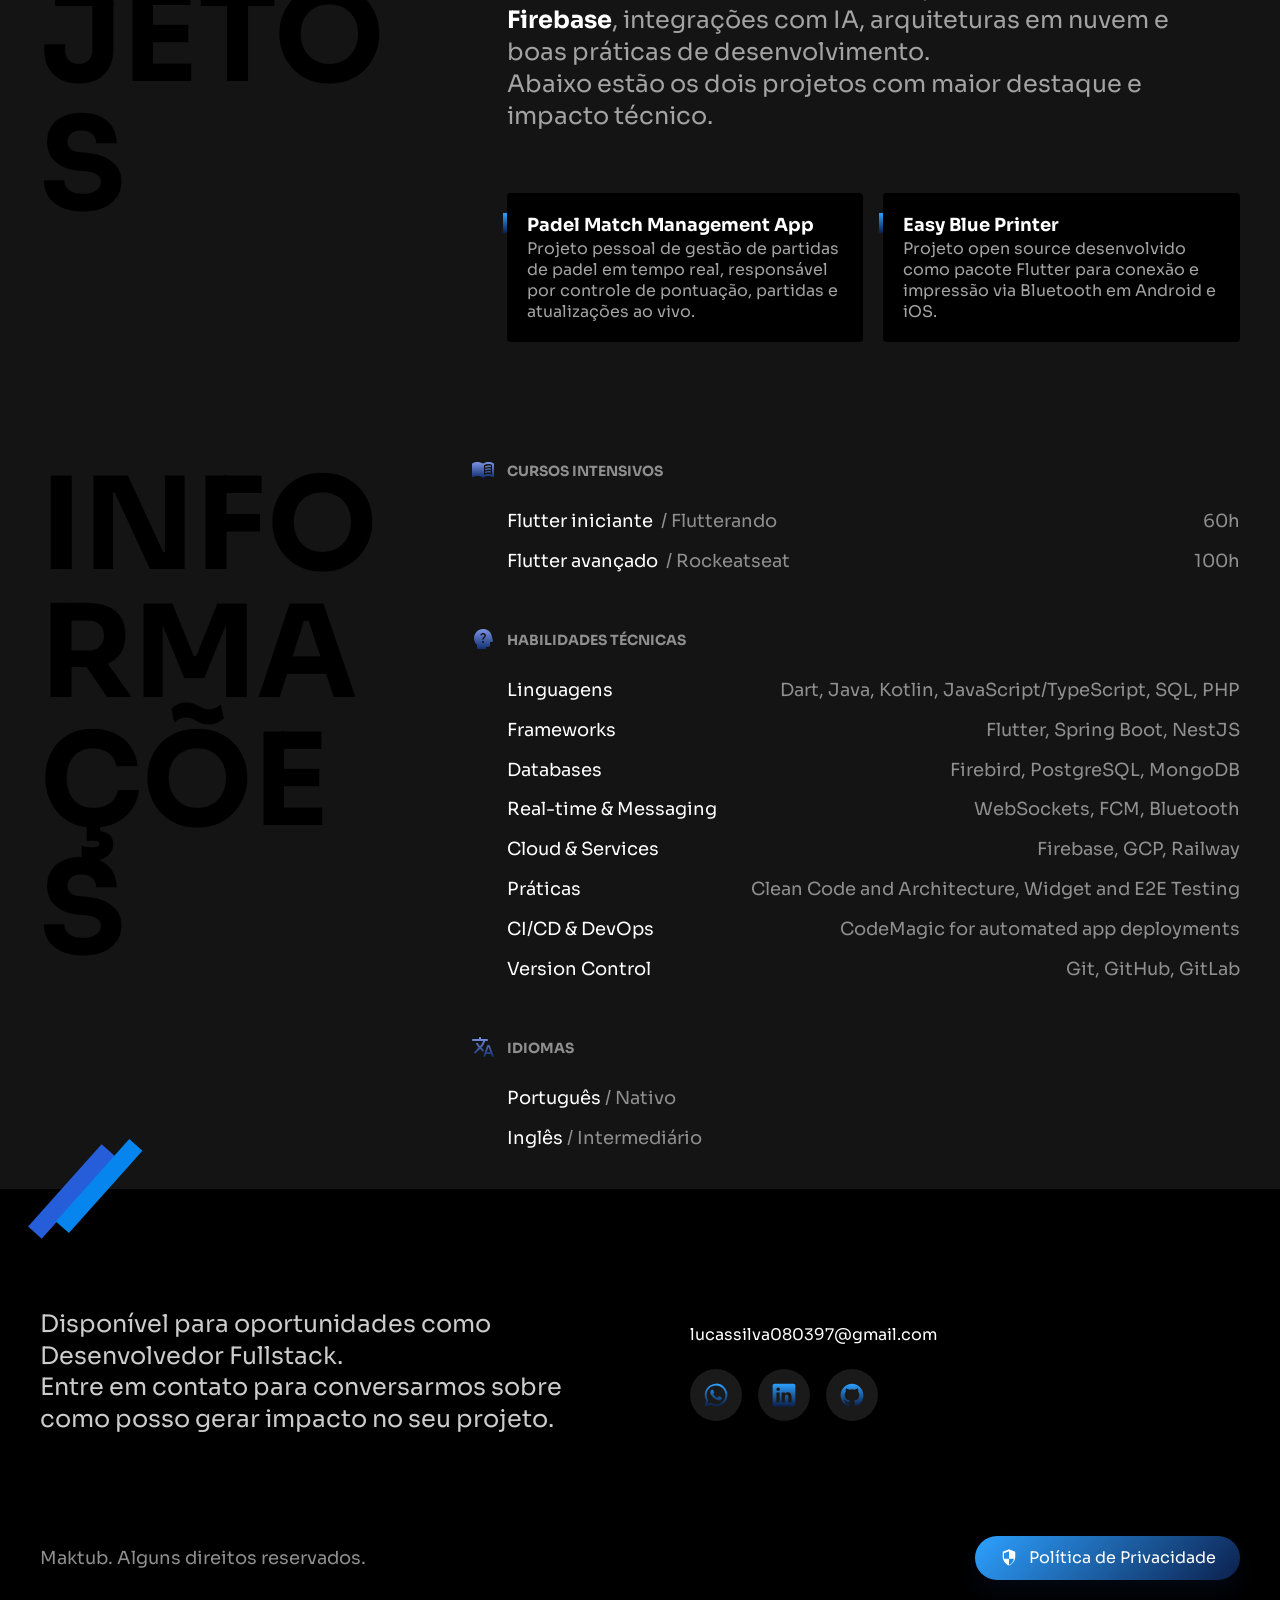
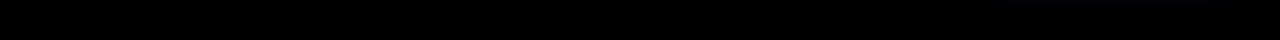
==== commit 2a3f0f02: "add política de privacidade e botão no footer Co-Authored-By: Claude Opus 4.8 (1M context) <noreply@" ====
--- a/index.html
+++ b/index.html
@@ -152,7 +152,15 @@
           </div>
         </li>
       </ul>
-      <p class="footer-copy animar animar-esquerda">Maktub. Alguns direitos reservados.</p>
+      <div class="footer-legal">
+        <p class="footer-copy animar animar-esquerda">Maktub. Alguns direitos reservados.</p>
+        <a href="./privacy.html" class="footer-privacidade animar animar-direita">
+          <svg viewBox="0 0 512 512" aria-hidden="true" focusable="false">
+            <path d="M256 32L96 96v128c0 97.2 68.3 188.2 160 224 91.7-35.8 160-126.8 160-224V96L256 32zm0 240h124.7c-9.4 71.9-58.5 137-124.7 163.5V272H131.3C122 216.9 128 152.6 128 133.4L256 80v192z" />
+          </svg>
+          Política de Privacidade
+        </a>
+      </div>
     </div>
   </footer>
   <script src="./js/scroll-animations.js"></script>
--- a/css/style.min.css
+++ b/css/style.min.css
@@ -1 +1 @@
-.header{max-width:1200px;padding:40px 20px;margin:0 auto;display:flex;justify-content:space-between;align-items:center}.header-menu{display:flex;gap:10px;flex-wrap:wrap;justify-content:center}.header-menu a{font-size:1.125rem;line-height:1.3;padding:10px 20px;text-decoration:none;color:#141414;display:block;transition:all .3s ease}@media (max-width:800px){.header{flex-direction:column;gap:40px;padding:40px}.header a{background:#f5f5f5;border-radius:4px}}.header a:hover{transform:scale(1.05)}html{scroll-behavior:smooth}body{font-family:Sora,Arial,sans-serif;margin:0;color:#141414}h1,h2,h3,p,ul{margin:0;padding:0;list-style:none}img{max-width:100%;height:auto;display:block}.subtitulo{font-size:8rem;word-break:break-all;text-transform:uppercase;line-height:1;max-width:4ch}@media (max-width:800px){.subtitulo{font-size:3rem;text-transform:capitalize;max-width:initial}}body,html{overflow-x:hidden;max-width:100%}.container{max-width:1200px;padding:40px 20px;margin:0 auto;display:grid;grid-template-columns:1fr 2fr;gap:100px}.introducao{align-items:center}.introducao h1{font-size:4.5rem;line-height:1.125;margin-bottom:30px;position:relative}.introducao h1::before{content:"";display:block;width:130px;height:100px;background:url("../img/detalhe.svg") no-repeat center;position:absolute;background-size:contain;top:-15px;left:-37px;z-index:-1}.introducao p{font-size:1.5rem;color:#525252}.k-svg{height:.9em;width:auto;vertical-align:baseline;display:inline-block}@media (max-width:1000px){.introducao h1{font-size:3rem}.introducao h1::before{width:90px;height:80px;left:-30px;top:-15px;background-size:contain}}@media (max-width:800px){.container{grid-template-columns:1fr;gap:40px}.introducao{text-align:center;justify-items:center}.introducao h1{font-size:3rem}.introducao h1::before{display:none}.introducao img:not(.k-svg){display:none}}@media (max-width:480px){.introducao{grid-template-columns:1fr;gap:30px;text-align:center;justify-items:center}.introducao h1{font-size:2.5rem}.introducao p{font-size:1.125rem}}.experiencia{align-items:start}.experiencia .subtitulo{color:#e0e0e0;text-transform:uppercase}.experiencia-texto{font-size:1.5rem;line-height:1.33;color:#525252;margin-bottom:60px;max-width:40ch;position:relative}.experiencia-texto strong{color:#141414}.empresa{display:grid;grid-template-columns:2fr 1fr;padding:20px;background:#f5f5f5;margin-bottom:20px;border-radius:4px;position:relative;gap:10px 20px}.empresa::before{content:"";display:block;width:4px;height:20px;background:linear-gradient(#2da1ff,#0c204d);position:absolute;left:-4px;top:20px}.empresa-ano{position:absolute;top:20px;left:-100px;text-align:right;width:80px;max-width:5ch;color:#525252;font-size:.875rem}.empresa-titulo{font-size:1.125rem;line-height:1.1;font-weight:700}.empresa-texto{font-size:.875rem;line-height:1.4;color:#525252}.empresa-habilidades{display:flex;flex-wrap:wrap;gap:10px;align-content:start}.empresa-habilidades li{font-size:.875rem;line-height:1.4;border-radius:4px;background:#fff;padding:5px 10px;transition:all .3s ease}.empresa-habilidades li:hover{transform:scale(1.05);box-shadow:0 0 20px rgba(0,0,0,.2)}@media (max-width:800px){.experiencia{grid-template-columns:1fr;gap:40px}.experiencia .subtitulo{color:#141414;font-size:2rem;line-height:1;max-width:100%;text-align:left}.experiencia-texto{font-size:1.125rem;line-height:1.4;max-width:100%}.empresa{grid-template-columns:1fr}.empresa-ano{position:initial;order:1;width:initial;text-align:left;max-width:none}}.projetos{background:#141414;color:#fff}.projetos-container{max-width:1200px;padding:40px 20px;margin:0 auto;display:grid;grid-template-columns:1fr 2fr;gap:100px}.projetos .subtitulo{color:#000;text-transform:uppercase}.projetos-texto{font-size:1.5rem;line-height:1.33;color:#a3a3a3;margin-bottom:60px;max-width:40ch;position:relative}.projetos-texto strong{color:#fff}.app-lista{display:flex;flex-wrap:wrap;gap:20px;margin-bottom:60px}.app-titulo{flex:1;margin-bottom:30px;line-height:1.4;font-size:1.125rem;position:relative;text-decoration:none;color:#fff}.lista{flex:1;background:#000;padding:20px;border-radius:4px;display:flex;flex-direction:column}.app-titulo::before{content:"";display:block;width:4px;height:20px;background:linear-gradient(#2da1ff,#0c204d);position:absolute;left:-24px}.app-texto{font-size:1rem;color:#a3a3a3}@media (max-width:800px){.projetos-container{grid-template-columns:1fr;gap:40px;padding:20px}.projetos .subtitulo{color:#fff;font-size:2rem}.projetos-texto{font-size:1.125rem;line-height:1.4;max-width:100%}.app-lista{flex-direction:column}}.lista{transition:transform .3s ease,box-shadow .3s ease}.lista:hover{transform:scale(1.03);box-shadow:0 8px 30px rgba(0,0,0,.4)}@keyframes flutuar-1{0%,100%{transform:translateY(0)}50%{transform:translateY(-14px)}}@keyframes flutuar-2{0%,100%{transform:translateY(0)}50%{transform:translateY(-18px)}}.flutuante-1{animation:flutuar-1 5s ease-in-out infinite}.flutuante-2{animation:flutuar-2 6.5s ease-in-out infinite;animation-delay:-1.8s}.informacoes{background:#141414;color:#fff;position:relative}.informacoes .subtitulo{color:#000;line-height:auto;text-transform:uppercase}.informacoes-container{max-width:1200px;padding:20px 40px 20px 40px;margin:0 auto;display:grid;grid-template-columns:1fr 2fr;gap:100px}.informacoes-container::after{content:"";display:block;width:130px;height:100px;background:url(../img/detalhe.svg) no-repeat center center;background-size:contain;position:absolute;bottom:-50px;left:20px;z-index:1}.cursos{margin-bottom:60px}.formacao h3{font-size:.875rem;line-height:1.4;color:#8f8f8f;text-transform:uppercase;margin-bottom:30px;position:relative}.formacao h3::before{display:block;content:"";width:24px;height:24px;position:absolute;left:-36px;top:-4px}.cursos h3::before{background:url(../img/cursos.svg) no-repeat center center}.habilidades h3::before{background:url(../img/habilidades.svg) no-repeat center center}.idiomas h3::before{background:url(../img/idiomas.svg) no-repeat center center}.idiomas{margin-top:60px}.formacao li{font-size:1.125rem;line-height:1.1;margin-bottom:20px}.formacao span{color:#8f8f8f}.cursos li{display:flex;justify-content:space-between}.cursos .plataforma{margin-left:8px}.cursos li>span:first-child{color:#fff}.habilidades li{font-size:1.125rem;line-height:1.1;margin-bottom:20px;display:flex;justify-content:space-between;gap:20px;word-break:break-word}.habilidades li>span:first-child{color:#fff;white-space:nowrap}@media (max-width:800px){.informacoes-container{grid-template-columns:1fr;gap:40px;padding:20px}.cursos li{flex-wrap:wrap}.habilidades li{flex-direction:column;align-items:flex-start;gap:4px}.habilidades li>span:first-child{margin-bottom:4px}.informacoes .subtitulo{color:#fff;font-size:2rem;max-width:100%;margin-bottom:20px}.formacao h3{padding-left:30px}.formacao h3::before{left:0}.formacao li{font-size:1rem}.informacoes-container::after{width:70px;height:50px;bottom:-25px}}.footer{background:#000}.footer-container{max-width:1200px;padding:120px 20px 60px 20px;margin:0 auto;display:grid;grid-template-columns:1fr 1fr;gap:100px;align-items:center}.footer-texto{font-size:1.5rem;line-height:1.33;color:#ccc}.footer-contato{display:flex;flex-direction:column;gap:24px}.footer-icons{display:flex;gap:16px}.footer-contato li{margin:0;color:#fff}.footer-contato li a{display:flex;align-items:center;justify-content:center;width:52px;height:52px;background:#1a1a1a;border-radius:50%;transition:background .3s ease,transform .3s ease}.footer-contato li a:hover{background:#2da1ff;transform:scale(1.15)}.footer-contato li a svg{width:26px;height:26px;fill:url(#grad-icon)}.footer-copy{grid-column:1/-1;font-size:1.125rem;color:#8f8f8f}@media (max-width:800px){.footer-container{grid-template-columns:1fr;gap:24px;padding:60px 20px;text-align:center}.footer-contato{align-items:center}.footer-icons{justify-content:center}.footer-contato li{font-size:1rem}.footer-texto{font-size:1.1rem}.footer-copy{padding:40px;font-size:1rem}}.back-to-top-btn{position:fixed;right:1.25rem;bottom:1.25rem;width:52px;height:52px;border-radius:50%;border:none;cursor:pointer;display:inline-flex;align-items:center;justify-content:center;padding:0;background:linear-gradient(135deg,#2da1ff 0,#0c204d 100%);color:#fff;box-shadow:0 20px 35px rgba(12,32,77,.24);transition:opacity .28s ease,transform .28s ease,box-shadow .28s ease;opacity:0;transform:translateY(20px) scale(.95);pointer-events:none;z-index:50}.back-to-top-btn.visible{opacity:1;transform:translateY(0) scale(1);pointer-events:auto}.back-to-top-btn:focus-visible,.back-to-top-btn:hover{transform:translateY(0) scale(1.08);box-shadow:0 22px 45px rgba(12,32,77,.32);outline:0}.back-to-top-btn svg{width:24px;height:24px}.back-to-top-btn::after{content:"";position:absolute;inset:0;border-radius:50%;background:radial-gradient(circle at top left,rgba(255,255,255,.35),transparent 45%);opacity:0;transition:opacity .28s ease}.back-to-top-btn:focus-visible::after,.back-to-top-btn:hover::after{opacity:1}@media (max-width:600px){.back-to-top-btn{right:.85rem;bottom:.85rem;width:48px;height:48px}}.animar,.animar-direita,.animar-esquerda,.animar-zoom{opacity:0;transition:opacity .7s ease,transform .7s ease}.animar{transform:translateY(40px)}.animar-esquerda{transform:translateX(-50px)}.animar-direita{transform:translateX(50px)}.animar-zoom{transform:scale(.92)}.animar-direita.visivel,.animar-esquerda.visivel,.animar-zoom.visivel,.animar.visivel{opacity:1;transform:none}.animar:first-child{transition-delay:0s}.animar:nth-child(2){transition-delay:0.12s}.animar:nth-child(3){transition-delay:0.24s}.animar:nth-child(4){transition-delay:0.36s}.animar:nth-child(5){transition-delay:0.48s}.animar:nth-child(6){transition-delay:0.6s}.animar:nth-child(7){transition-delay:0.72s}.animar:nth-child(8){transition-delay:0.84s}@media (prefers-reduced-motion:reduce){.animar,.animar-direita,.animar-esquerda,.animar-zoom{transition:none;opacity:1;transform:none}}+.header{max-width:1200px;padding:40px 20px;margin:0 auto;display:flex;justify-content:space-between;align-items:center}.header-menu{display:flex;gap:10px;flex-wrap:wrap;justify-content:center}.header-menu a{font-size:1.125rem;line-height:1.3;padding:10px 20px;text-decoration:none;color:#141414;display:block;transition:all .3s ease}@media (max-width:800px){.header{flex-direction:column;gap:40px;padding:40px}.header a{background:#f5f5f5;border-radius:4px}}.header a:hover{transform:scale(1.05)}html{scroll-behavior:smooth}body{font-family:Sora,Arial,sans-serif;margin:0;color:#141414}h1,h2,h3,p,ul{margin:0;padding:0;list-style:none}img{max-width:100%;height:auto;display:block}.subtitulo{font-size:8rem;word-break:break-all;text-transform:uppercase;line-height:1;max-width:4ch}@media (max-width:800px){.subtitulo{font-size:3rem;text-transform:capitalize;max-width:initial}}body,html{overflow-x:hidden;max-width:100%}.container{max-width:1200px;padding:40px 20px;margin:0 auto;display:grid;grid-template-columns:1fr 2fr;gap:100px}.introducao{align-items:center}.introducao h1{font-size:4.5rem;line-height:1.125;margin-bottom:30px;position:relative}.introducao h1::before{content:"";display:block;width:130px;height:100px;background:url("../img/detalhe.svg") no-repeat center;position:absolute;background-size:contain;top:-15px;left:-37px;z-index:-1}.introducao p{font-size:1.5rem;color:#525252}.k-svg{height:.9em;width:auto;vertical-align:baseline;display:inline-block}@media (max-width:1000px){.introducao h1{font-size:3rem}.introducao h1::before{width:90px;height:80px;left:-30px;top:-15px;background-size:contain}}@media (max-width:800px){.container{grid-template-columns:1fr;gap:40px}.introducao{text-align:center;justify-items:center}.introducao h1{font-size:3rem}.introducao h1::before{display:none}.introducao img:not(.k-svg){display:none}}@media (max-width:480px){.introducao{grid-template-columns:1fr;gap:30px;text-align:center;justify-items:center}.introducao h1{font-size:2.5rem}.introducao p{font-size:1.125rem}}.experiencia{align-items:start}.experiencia .subtitulo{color:#e0e0e0;text-transform:uppercase}.experiencia-texto{font-size:1.5rem;line-height:1.33;color:#525252;margin-bottom:60px;max-width:40ch;position:relative}.experiencia-texto strong{color:#141414}.empresa{display:grid;grid-template-columns:2fr 1fr;padding:20px;background:#f5f5f5;margin-bottom:20px;border-radius:4px;position:relative;gap:10px 20px}.empresa::before{content:"";display:block;width:4px;height:20px;background:linear-gradient(#2da1ff,#0c204d);position:absolute;left:-4px;top:20px}.empresa-ano{position:absolute;top:20px;left:-100px;text-align:right;width:80px;max-width:5ch;color:#525252;font-size:.875rem}.empresa-titulo{font-size:1.125rem;line-height:1.1;font-weight:700}.empresa-texto{font-size:.875rem;line-height:1.4;color:#525252}.empresa-habilidades{display:flex;flex-wrap:wrap;gap:10px;align-content:start}.empresa-habilidades li{font-size:.875rem;line-height:1.4;border-radius:4px;background:#fff;padding:5px 10px;transition:all .3s ease}.empresa-habilidades li:hover{transform:scale(1.05);box-shadow:0 0 20px rgba(0,0,0,.2)}@media (max-width:800px){.experiencia{grid-template-columns:1fr;gap:40px}.experiencia .subtitulo{color:#141414;font-size:2rem;line-height:1;max-width:100%;text-align:left}.experiencia-texto{font-size:1.125rem;line-height:1.4;max-width:100%}.empresa{grid-template-columns:1fr}.empresa-ano{position:initial;order:1;width:initial;text-align:left;max-width:none}}.projetos{background:#141414;color:#fff}.projetos-container{max-width:1200px;padding:40px 20px;margin:0 auto;display:grid;grid-template-columns:1fr 2fr;gap:100px}.projetos .subtitulo{color:#000;text-transform:uppercase}.projetos-texto{font-size:1.5rem;line-height:1.33;color:#a3a3a3;margin-bottom:60px;max-width:40ch;position:relative}.projetos-texto strong{color:#fff}.app-lista{display:flex;flex-wrap:wrap;gap:20px;margin-bottom:60px}.app-titulo{flex:1;margin-bottom:30px;line-height:1.4;font-size:1.125rem;position:relative;text-decoration:none;color:#fff}.lista{flex:1;background:#000;padding:20px;border-radius:4px;display:flex;flex-direction:column}.app-titulo::before{content:"";display:block;width:4px;height:20px;background:linear-gradient(#2da1ff,#0c204d);position:absolute;left:-24px}.app-texto{font-size:1rem;color:#a3a3a3}@media (max-width:800px){.projetos-container{grid-template-columns:1fr;gap:40px;padding:20px}.projetos .subtitulo{color:#fff;font-size:2rem}.projetos-texto{font-size:1.125rem;line-height:1.4;max-width:100%}.app-lista{flex-direction:column}}.lista{transition:transform .3s ease,box-shadow .3s ease}.lista:hover{transform:scale(1.03);box-shadow:0 8px 30px rgba(0,0,0,.4)}@keyframes flutuar-1{0%,100%{transform:translateY(0)}50%{transform:translateY(-14px)}}@keyframes flutuar-2{0%,100%{transform:translateY(0)}50%{transform:translateY(-18px)}}.flutuante-1{animation:flutuar-1 5s ease-in-out infinite}.flutuante-2{animation:flutuar-2 6.5s ease-in-out infinite;animation-delay:-1.8s}.informacoes{background:#141414;color:#fff;position:relative}.informacoes .subtitulo{color:#000;line-height:auto;text-transform:uppercase}.informacoes-container{max-width:1200px;padding:20px 40px 20px 40px;margin:0 auto;display:grid;grid-template-columns:1fr 2fr;gap:100px}.informacoes-container::after{content:"";display:block;width:130px;height:100px;background:url(../img/detalhe.svg) no-repeat center center;background-size:contain;position:absolute;bottom:-50px;left:20px;z-index:1}.cursos{margin-bottom:60px}.formacao h3{font-size:.875rem;line-height:1.4;color:#8f8f8f;text-transform:uppercase;margin-bottom:30px;position:relative}.formacao h3::before{display:block;content:"";width:24px;height:24px;position:absolute;left:-36px;top:-4px}.cursos h3::before{background:url(../img/cursos.svg) no-repeat center center}.habilidades h3::before{background:url(../img/habilidades.svg) no-repeat center center}.idiomas h3::before{background:url(../img/idiomas.svg) no-repeat center center}.idiomas{margin-top:60px}.formacao li{font-size:1.125rem;line-height:1.1;margin-bottom:20px}.formacao span{color:#8f8f8f}.cursos li{display:flex;justify-content:space-between}.cursos .plataforma{margin-left:8px}.cursos li>span:first-child{color:#fff}.habilidades li{font-size:1.125rem;line-height:1.1;margin-bottom:20px;display:flex;justify-content:space-between;gap:20px;word-break:break-word}.habilidades li>span:first-child{color:#fff;white-space:nowrap}@media (max-width:800px){.informacoes-container{grid-template-columns:1fr;gap:40px;padding:20px}.cursos li{flex-wrap:wrap}.habilidades li{flex-direction:column;align-items:flex-start;gap:4px}.habilidades li>span:first-child{margin-bottom:4px}.informacoes .subtitulo{color:#fff;font-size:2rem;max-width:100%;margin-bottom:20px}.formacao h3{padding-left:30px}.formacao h3::before{left:0}.formacao li{font-size:1rem}.informacoes-container::after{width:70px;height:50px;bottom:-25px}}.footer{background:#000}.footer-container{max-width:1200px;padding:120px 20px 60px 20px;margin:0 auto;display:grid;grid-template-columns:1fr 1fr;gap:100px;align-items:center}.footer-texto{font-size:1.5rem;line-height:1.33;color:#ccc}.footer-contato{display:flex;flex-direction:column;gap:24px}.footer-icons{display:flex;gap:16px}.footer-contato li{margin:0;color:#fff}.footer-contato li a{display:flex;align-items:center;justify-content:center;width:52px;height:52px;background:#1a1a1a;border-radius:50%;transition:background .3s ease,transform .3s ease}.footer-contato li a:hover{background:#2da1ff;transform:scale(1.15)}.footer-contato li a svg{width:26px;height:26px;fill:url(#grad-icon)}.footer-legal{grid-column:1/-1;display:flex;flex-wrap:wrap;align-items:center;justify-content:space-between;gap:24px}.footer-copy{font-size:1.125rem;color:#8f8f8f}.footer-privacidade{display:inline-flex;align-items:center;gap:10px;padding:12px 24px;border-radius:999px;font-size:1rem;line-height:1;color:#fff;text-decoration:none;background:linear-gradient(135deg,#2da1ff 0,#0c204d 100%);box-shadow:0 12px 25px rgba(12,32,77,.24);transition:transform .3s ease,box-shadow .3s ease}.footer-privacidade:focus-visible,.footer-privacidade:hover{transform:scale(1.05);box-shadow:0 16px 35px rgba(45,161,255,.35);outline:0}.footer-privacidade svg{width:20px;height:20px;fill:#fff}@media (max-width:800px){.footer-container{grid-template-columns:1fr;gap:24px;padding:60px 20px;text-align:center}.footer-contato{align-items:center}.footer-icons{justify-content:center}.footer-contato li{font-size:1rem}.footer-texto{font-size:1.1rem}.footer-legal{flex-direction:column;gap:20px}.footer-copy{padding:20px 0 0;font-size:1rem}}.politica-header{max-width:1200px;padding:40px 20px;margin:0 auto;display:flex;justify-content:space-between;align-items:center;gap:20px;flex-wrap:wrap}.politica-voltar{display:inline-flex;align-items:center;gap:8px;font-size:1.125rem;line-height:1.3;padding:10px 20px;text-decoration:none;color:#141414;border-radius:999px;background:#f5f5f5;transition:all .3s ease}.politica-voltar:focus-visible,.politica-voltar:hover{transform:scale(1.05);outline:0}.politica-voltar svg{width:18px;height:18px;fill:currentColor}.politica{padding:20px 0 80px}.politica-container{max-width:820px;padding:0 20px;margin:0 auto}.politica-titulo{font-size:3.5rem;line-height:1.05;margin-bottom:12px;position:relative}.politica-titulo::before{content:"";display:block;width:130px;height:100px;background:url("../img/detalhe.svg") no-repeat center;background-size:contain;position:absolute;top:-30px;left:-37px;z-index:-1}.politica-data{font-size:1rem;color:#8f8f8f;margin-bottom:50px}.politica-intro{font-size:1.25rem;line-height:1.5;color:#525252;margin-bottom:50px;max-width:60ch}.politica-bloco{margin-bottom:40px;padding-left:20px;border-left:4px solid transparent;border-image:linear-gradient(#2da1ff,#0c204d) 1}.politica-bloco h2{font-size:1.5rem;line-height:1.2;margin-bottom:16px;color:#141414}.politica-bloco li,.politica-bloco p{font-size:1.0625rem;line-height:1.6;color:#525252}.politica-bloco p+p{margin-top:12px}.politica-lista{margin-top:12px}.politica-lista li{position:relative;padding-left:24px;margin-bottom:10px}.politica-lista li::before{content:"";position:absolute;left:0;top:.6em;width:8px;height:8px;border-radius:50%;background:linear-gradient(#2da1ff,#0c204d)}.politica-bloco strong{color:#141414}.politica-bloco a{color:#2da1ff;text-decoration:none}.politica-bloco a:hover{text-decoration:underline}@media (max-width:800px){.politica-titulo{font-size:2.25rem}.politica-titulo::before{display:none}.politica-intro{font-size:1.125rem}.politica-bloco h2{font-size:1.25rem}}.back-to-top-btn{position:fixed;right:1.25rem;bottom:1.25rem;width:52px;height:52px;border-radius:50%;border:none;cursor:pointer;display:inline-flex;align-items:center;justify-content:center;padding:0;background:linear-gradient(135deg,#2da1ff 0,#0c204d 100%);color:#fff;box-shadow:0 20px 35px rgba(12,32,77,.24);transition:opacity .28s ease,transform .28s ease,box-shadow .28s ease;opacity:0;transform:translateY(20px) scale(.95);pointer-events:none;z-index:50}.back-to-top-btn.visible{opacity:1;transform:translateY(0) scale(1);pointer-events:auto}.back-to-top-btn:focus-visible,.back-to-top-btn:hover{transform:translateY(0) scale(1.08);box-shadow:0 22px 45px rgba(12,32,77,.32);outline:0}.back-to-top-btn svg{width:24px;height:24px}.back-to-top-btn::after{content:"";position:absolute;inset:0;border-radius:50%;background:radial-gradient(circle at top left,rgba(255,255,255,.35),transparent 45%);opacity:0;transition:opacity .28s ease}.back-to-top-btn:focus-visible::after,.back-to-top-btn:hover::after{opacity:1}@media (max-width:600px){.back-to-top-btn{right:.85rem;bottom:.85rem;width:48px;height:48px}}.animar,.animar-direita,.animar-esquerda,.animar-zoom{opacity:0;transition:opacity .7s ease,transform .7s ease}.animar{transform:translateY(40px)}.animar-esquerda{transform:translateX(-50px)}.animar-direita{transform:translateX(50px)}.animar-zoom{transform:scale(.92)}.animar-direita.visivel,.animar-esquerda.visivel,.animar-zoom.visivel,.animar.visivel{opacity:1;transform:none}.animar:first-child{transition-delay:0s}.animar:nth-child(2){transition-delay:0.12s}.animar:nth-child(3){transition-delay:0.24s}.animar:nth-child(4){transition-delay:0.36s}.animar:nth-child(5){transition-delay:0.48s}.animar:nth-child(6){transition-delay:0.6s}.animar:nth-child(7){transition-delay:0.72s}.animar:nth-child(8){transition-delay:0.84s}@media (prefers-reduced-motion:reduce){.animar,.animar-direita,.animar-esquerda,.animar-zoom{transition:none;opacity:1;transform:none}}
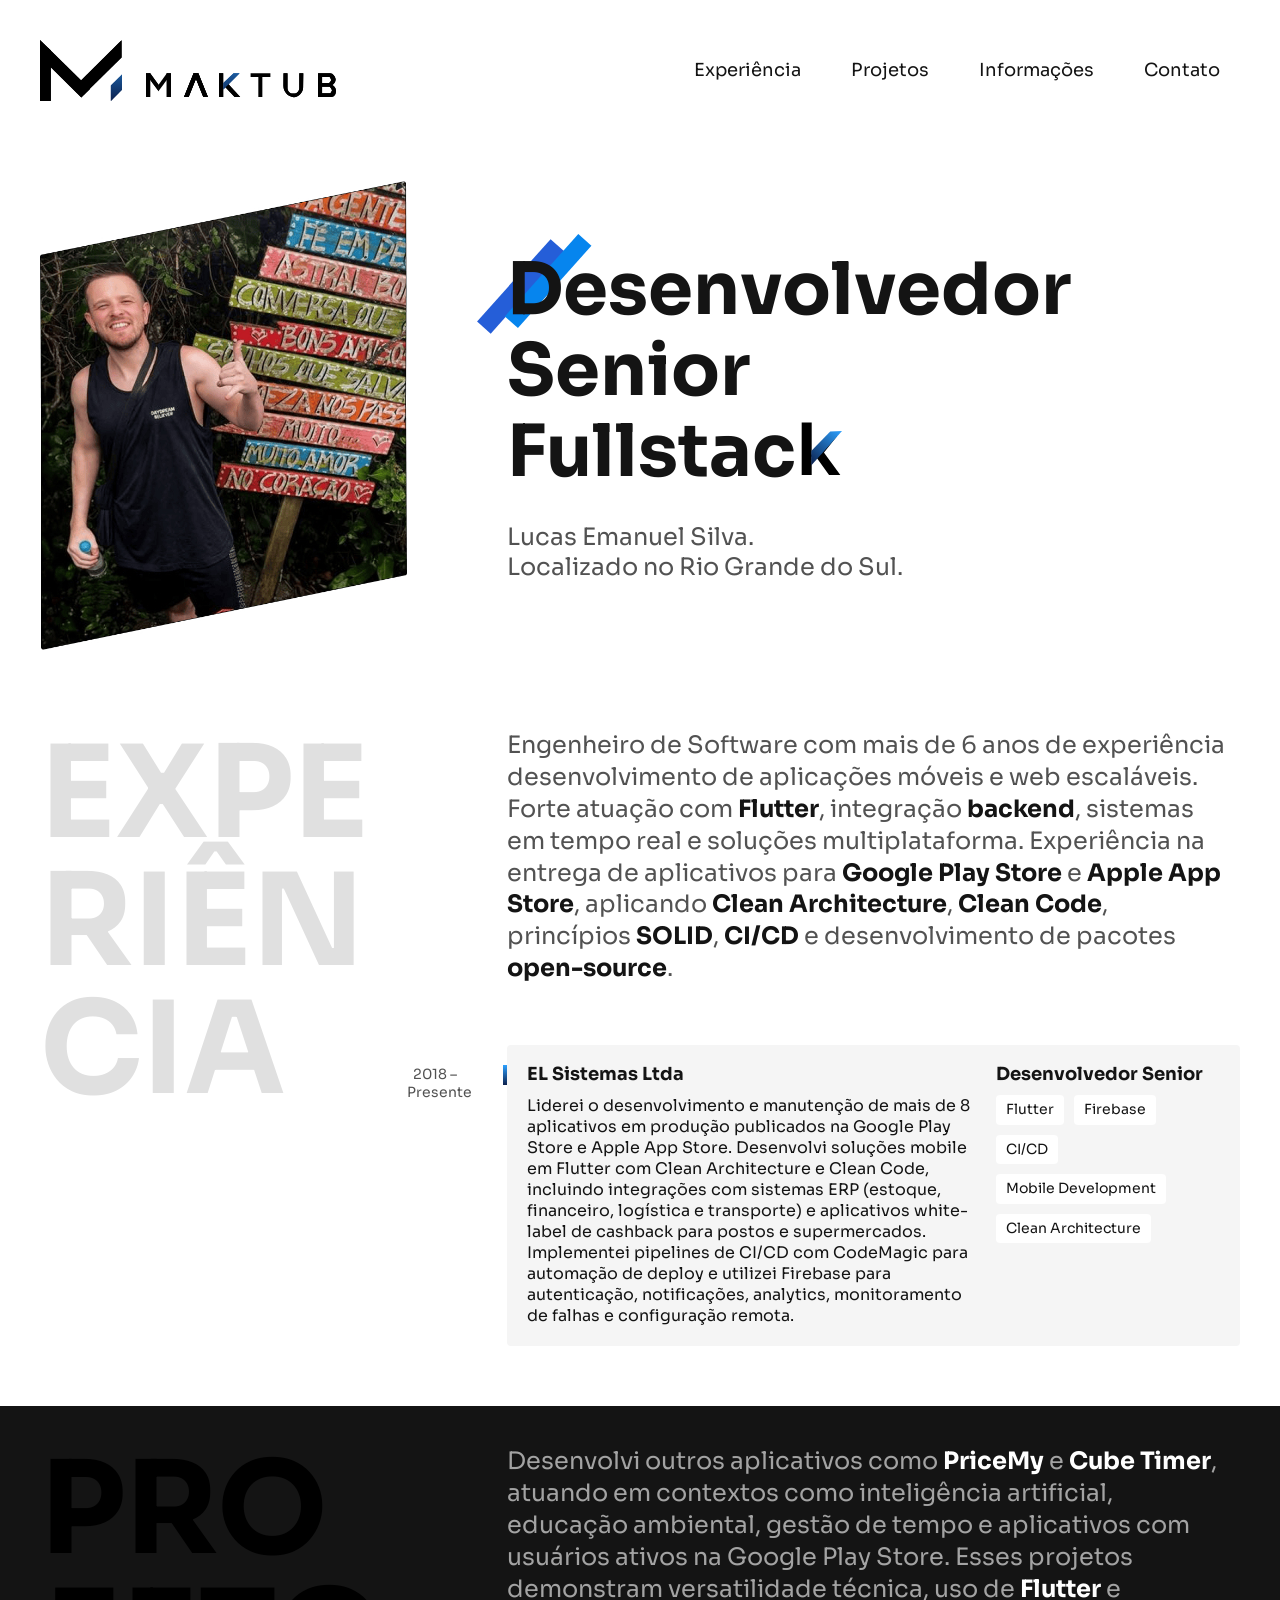
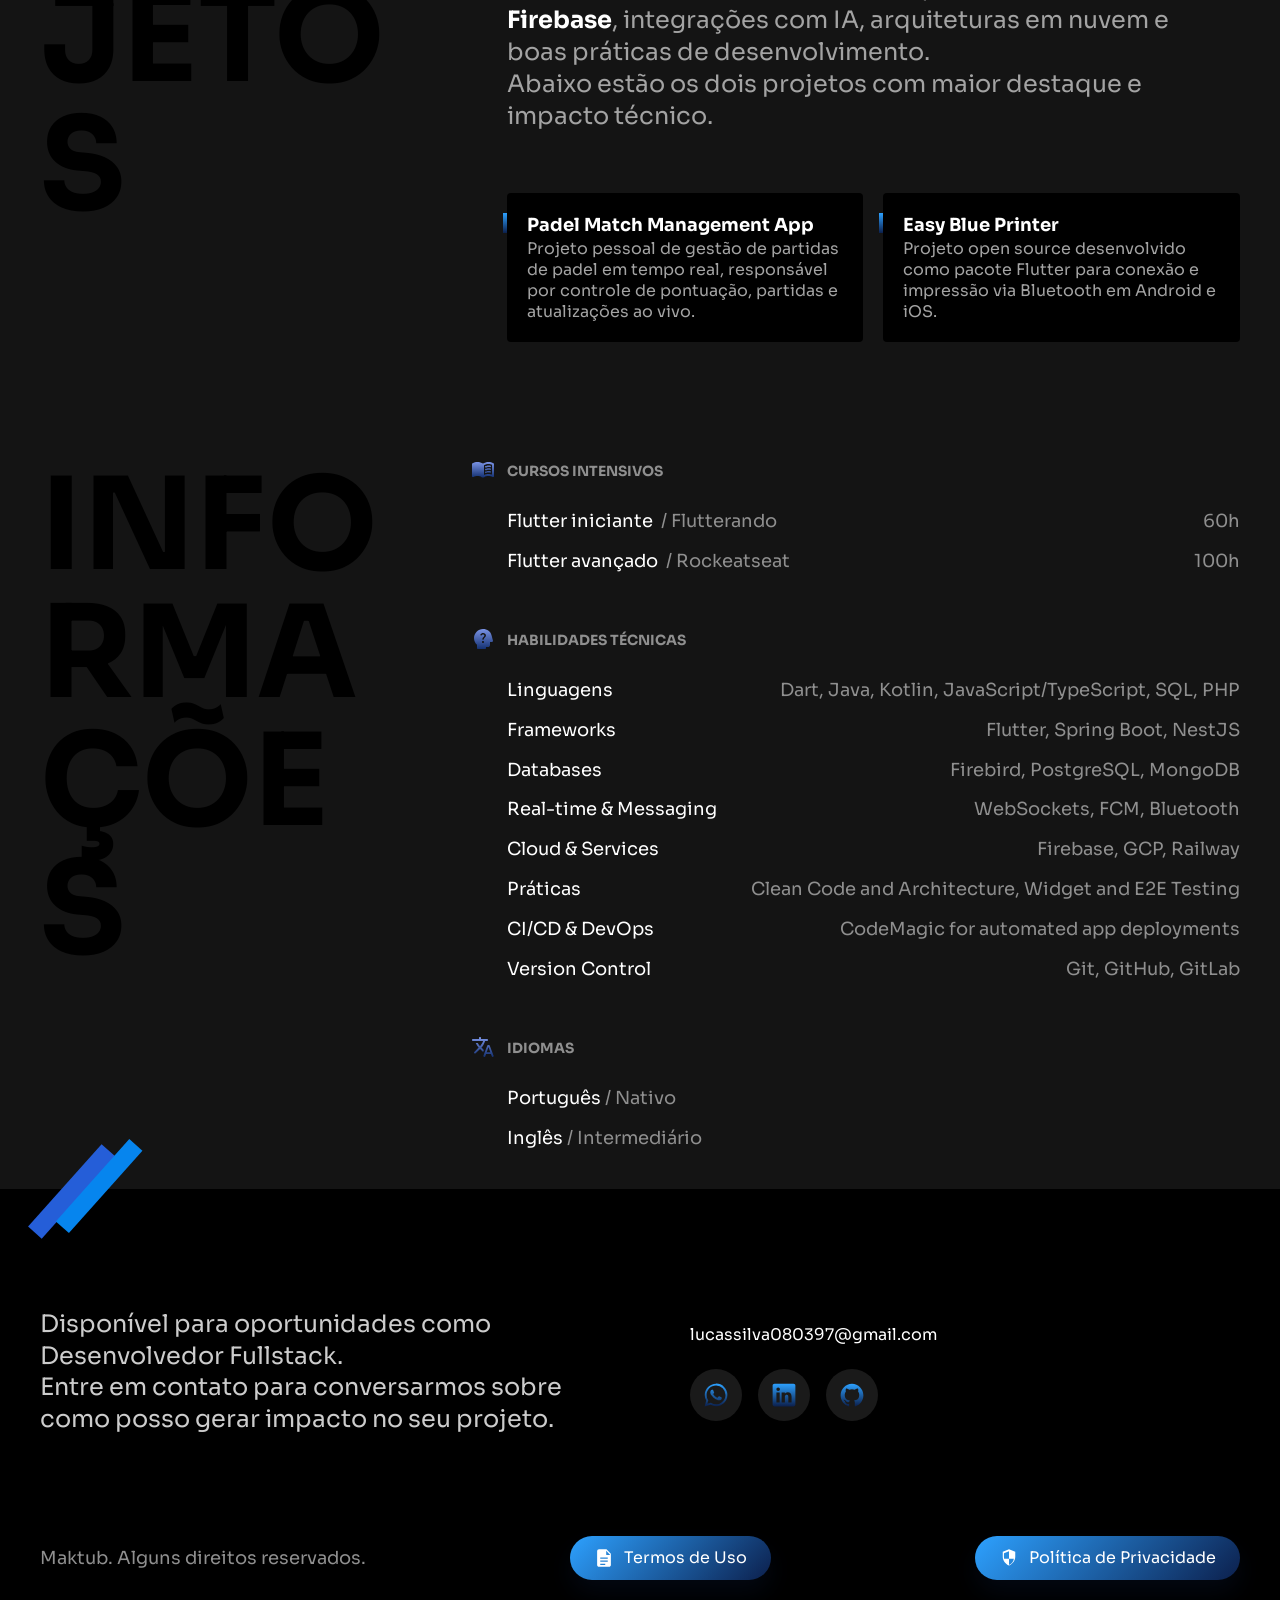
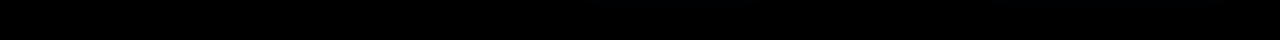
==== commit 269ae1ea: "feat: documentos legais do app Padel Match - cria terms.html com os Termos de Uso do Padel Match - a" ====
--- a/index.html
+++ b/index.html
@@ -154,6 +154,12 @@
       </ul>
       <div class="footer-legal">
         <p class="footer-copy animar animar-esquerda">Maktub. Alguns direitos reservados.</p>
+        <a href="./terms.html" class="footer-privacidade animar">
+          <svg viewBox="0 0 512 512" aria-hidden="true" focusable="false">
+            <path d="M320 32H128c-26.5 0-48 21.5-48 48v352c0 26.5 21.5 48 48 48h256c26.5 0 48-21.5 48-48V144L320 32zm-8 136V72l104 104h-96c-4.4 0-8-3.6-8-8zM160 240h192v32H160v-32zm0 80h192v32H160v-32zm0 80h128v32H160v-32z" />
+          </svg>
+          Termos de Uso
+        </a>
         <a href="./privacy.html" class="footer-privacidade animar animar-direita">
           <svg viewBox="0 0 512 512" aria-hidden="true" focusable="false">
             <path d="M256 32L96 96v128c0 97.2 68.3 188.2 160 224 91.7-35.8 160-126.8 160-224V96L256 32zm0 240h124.7c-9.4 71.9-58.5 137-124.7 163.5V272H131.3C122 216.9 128 152.6 128 133.4L256 80v192z" />
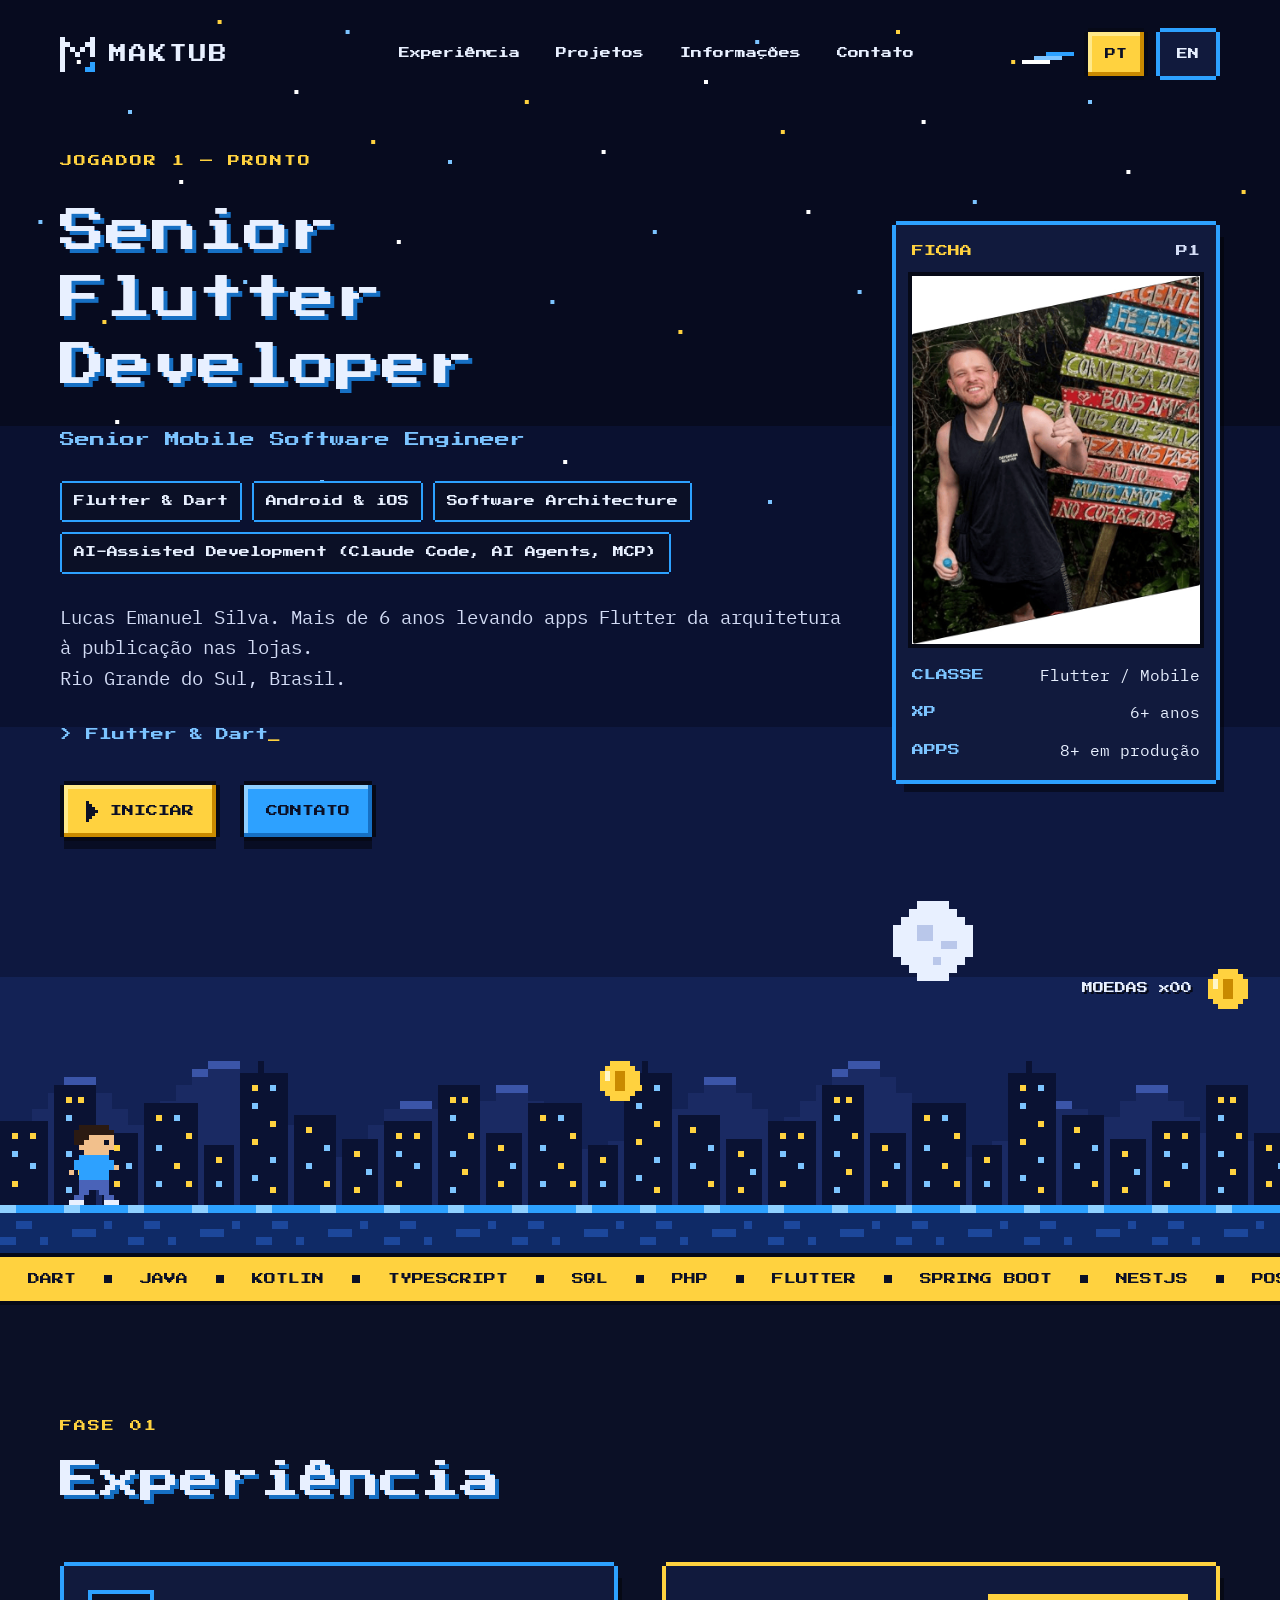
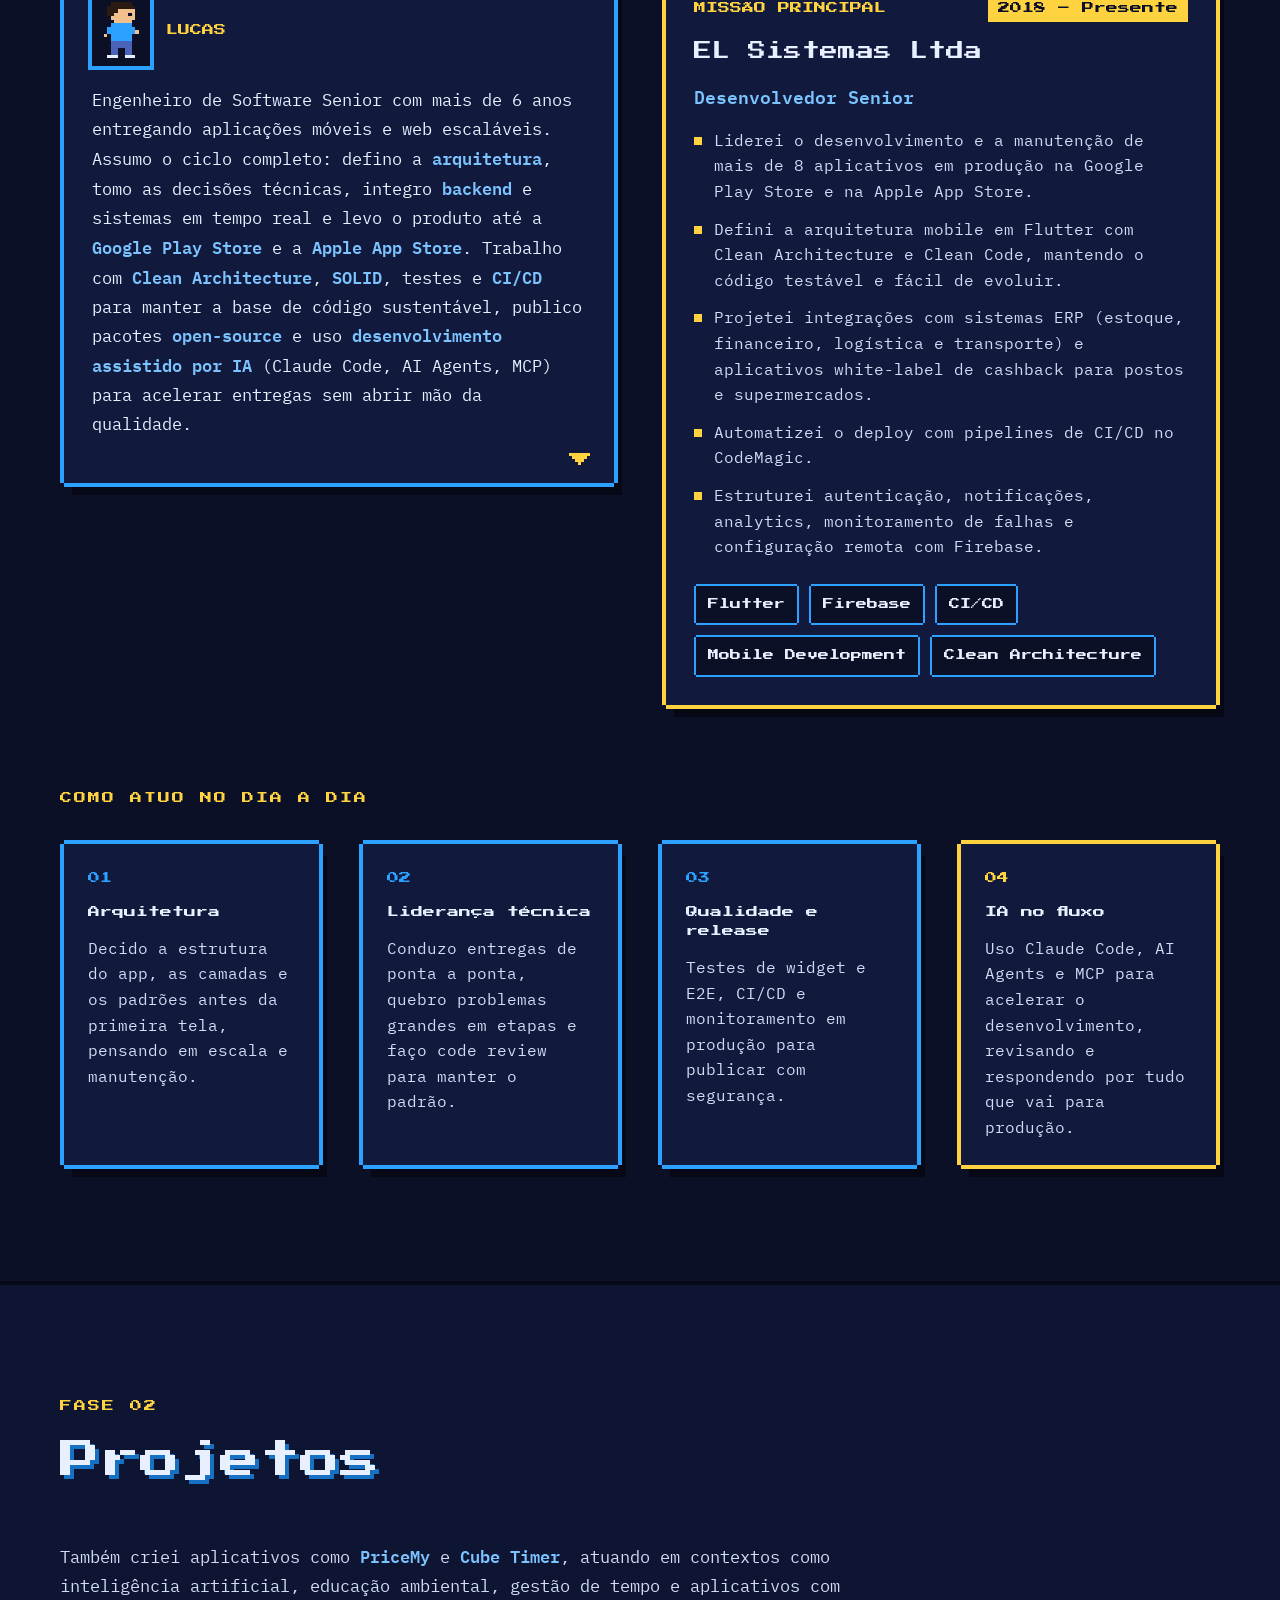
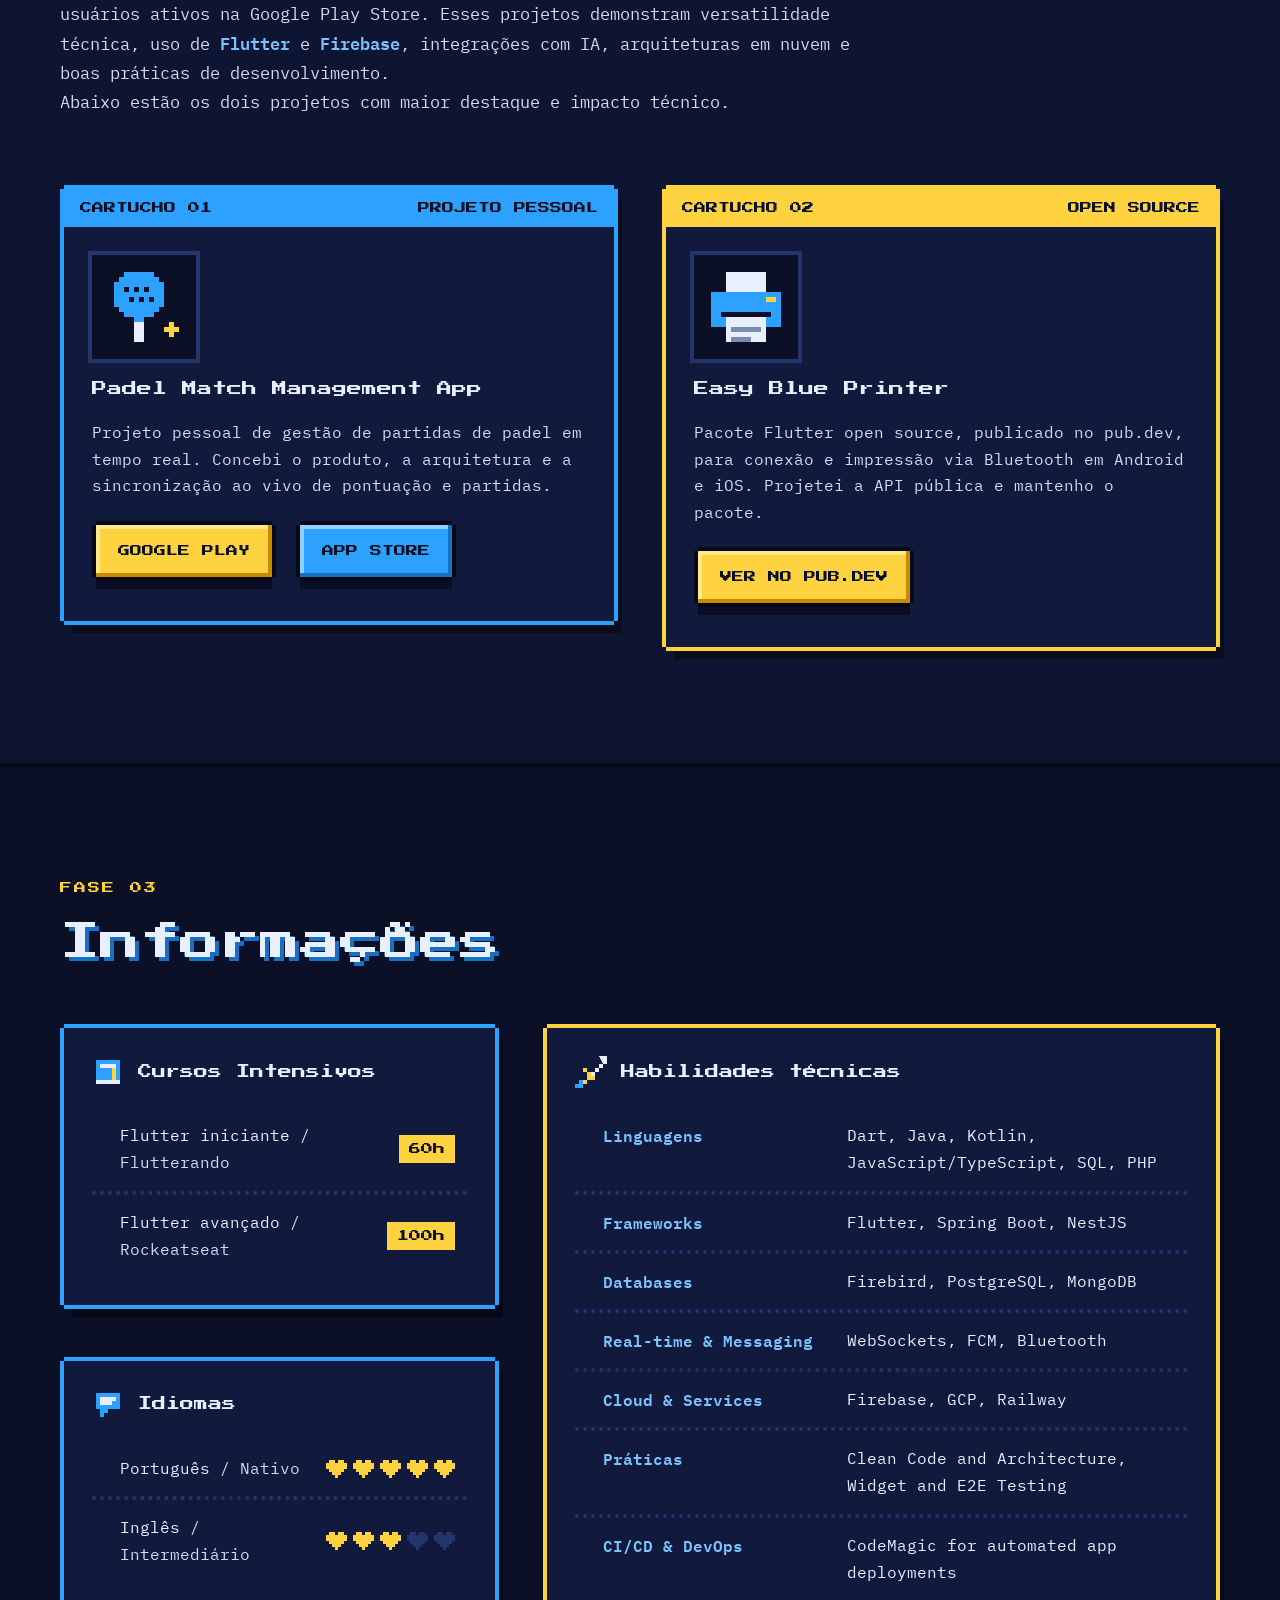
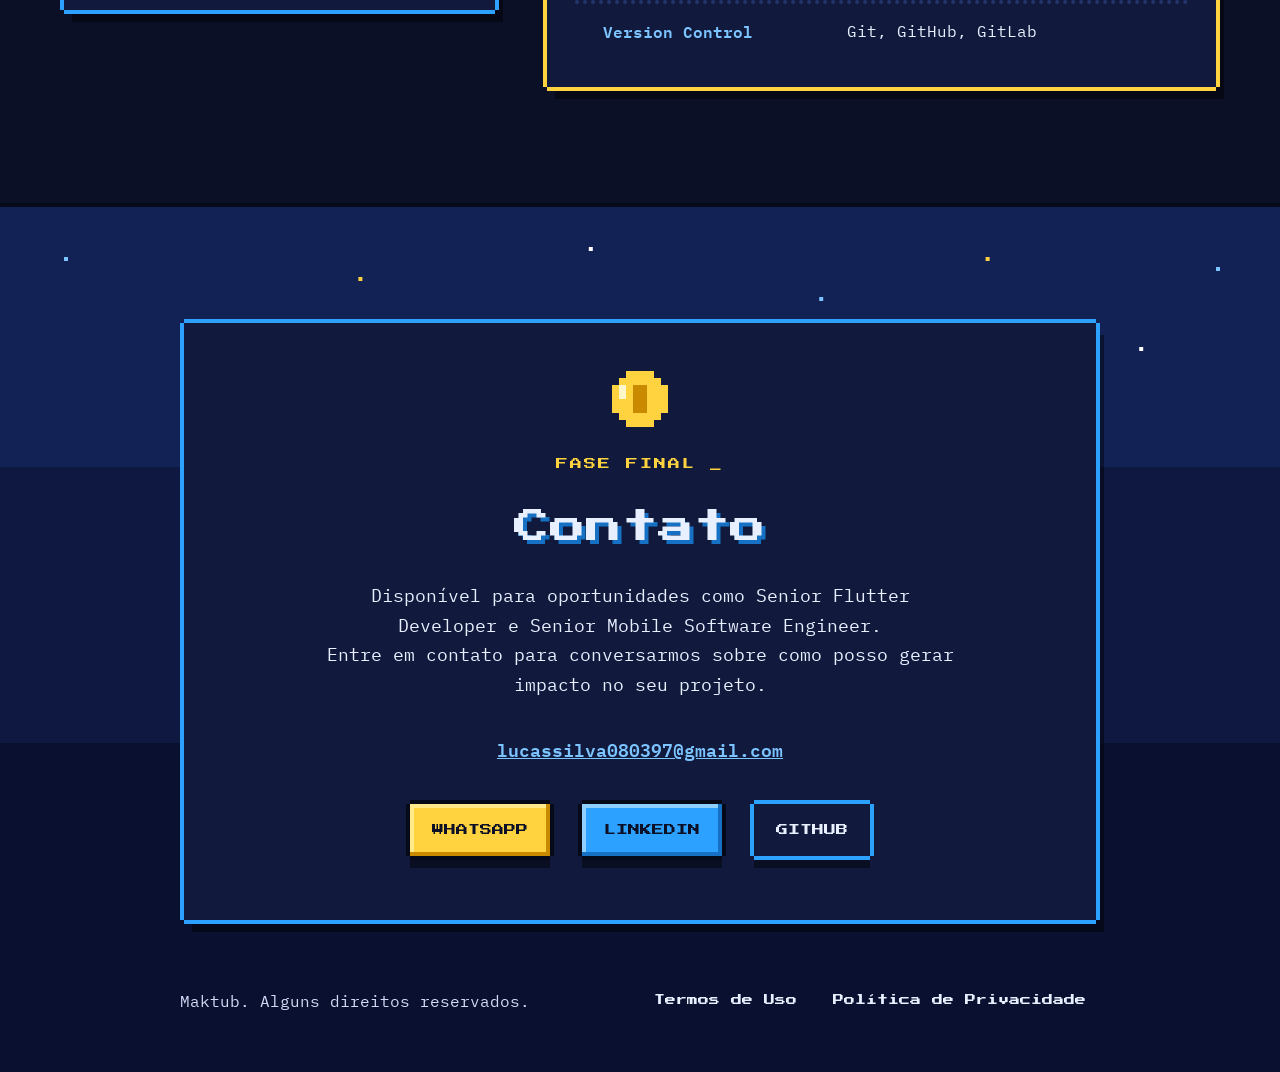
==== commit 50ba6537: "feat: nova versão do site em pixel art, bilíngue (pt/en) - index.html reescrito com tema pixel art, " ====
--- a/index.html
+++ b/index.html
@@ -1,187 +1,492 @@
 <!DOCTYPE html>
-<html lang="pt-br">
+<html lang="pt-br" class="lang-pt">
 
 <head>
   <meta charset="UTF-8">
   <meta name="viewport" content="width=device-width, initial-scale=1.0">
-  <title>Maktub - Desenvolvendo Soluções</title>
-  <meta name="description" content="Desenvolvedor Senior Fullstack">
-  <link rel="stylesheet" href="./css/style.min.css">
+  <title>Maktub - Senior Flutter Developer</title>
+  <meta name="description" content="Lucas Emanuel Silva — Senior Flutter Developer | Senior Mobile Software Engineer | Flutter & Dart | Android & iOS | Software Architecture | AI-Assisted Development">
+  <link rel="icon" href="./img/favicon.svg" type="image/svg+xml">
+  <link rel="stylesheet" href="./css/pixel.min.css">
   <link rel="preconnect" href="https://fonts.googleapis.com">
   <link rel="preconnect" href="https://fonts.gstatic.com" crossorigin>
-  <link href="https://fonts.googleapis.com/css2?family=Sora:wght@100..800&display=swap" rel="stylesheet">
+  <link href="https://fonts.googleapis.com/css2?family=Press+Start+2P&family=IBM+Plex+Mono:wght@400;600&display=swap" rel="stylesheet">
+  <script src="./js/idioma.js"></script>
 </head>
 
 <body>
-  <svg width="0" height="0" style="position:absolute">
+  <svg class="simbolos" aria-hidden="true">
     <defs>
-      <linearGradient id="grad-icon" x1="0%" y1="0%" x2="0%" y2="100%">
-        <stop offset="0%" stop-color="#2DA1FF" />
-        <stop offset="100%" stop-color="#0C204D" />
-      </linearGradient>
+      <symbol id="moeda" viewBox="0 0 8 8">
+        <path fill="#FFD23F" d="M2 0h4v1h-4zM1 1h6v1h-6zM0 2h8v4h-8zM1 6h6v1h-6zM2 7h4v1h-4z" />
+        <path fill="#c98a00" d="M3 2h2v4h-2z" />
+        <path fill="#fff6c9" d="M1 2h1v2h-1z" />
+      </symbol>
+      <symbol id="coracao" viewBox="0 0 7 6">
+        <path d="M1 0h2v1h-2zM4 0h2v1h-2zM0 1h7v2h-7zM1 3h5v1h-5zM2 4h3v1h-3zM3 5h1v1h-1z" />
+      </symbol>
     </defs>
   </svg>
-  <header class="header">
-    <img src="./img/marca.svg" width="296" height="61" alt="Maktub" class="animar animar-esquerda">
-    <nav>
-      <ul class="header-menu">
-        <li class="animar"><a href="#experiencia">Experiência</a></li>
-        <li class="animar"><a href="#projetos">Projetos</a></li>
-        <li class="animar"><a href="#informacoes">Informações</a></li>
-        <li class="animar"><a href="#contato">Contato</a></li>
+
+  <div class="abertura" id="topo">
+    <div class="estrelas estrelas-1" aria-hidden="true"></div>
+    <div class="estrelas estrelas-2" aria-hidden="true"></div>
+    <div class="estrelas estrelas-3" aria-hidden="true"></div>
+    <div class="cadente" aria-hidden="true"></div>
+
+    <header class="header">
+      <a class="marca animar animar-esquerda" href="#topo" aria-label="Maktub">
+        <svg class="pixel" aria-hidden="true" viewBox="0 0 7 7" width="35" height="35">
+          <path fill="#E8F0FF" d="M0 0h1v7h-1zM1 1h1v1h-1zM2 2h1v1h-1zM3 3h1v1h-1zM4 2h1v1h-1zM5 1h1v1h-1zM6 0h1v4h-1z" />
+          <path fill="#2DA1FF" d="M6 5h1v2h-1zM5 6h1v1h-1z" />
+        </svg>
+        <span class="marca-nome">MAKTUB</span>
+      </a>
+      <nav aria-label="Seções">
+        <ul class="header-menu">
+          <li class="animar"><a class="menu-link" href="#experiencia"><span class="pt">Experiência</span><span class="en">Experience</span></a></li>
+          <li class="animar"><a class="menu-link" href="#projetos"><span class="pt">Projetos</span><span class="en">Projects</span></a></li>
+          <li class="animar"><a class="menu-link" href="#informacoes"><span class="pt">Informações</span><span class="en">Information</span></a></li>
+          <li class="animar"><a class="menu-link" href="#contato"><span class="pt">Contato</span><span class="en">Contact</span></a></li>
+        </ul>
+      </nav>
+      <div class="idioma animar animar-direita" role="group" aria-label="Idioma / Language">
+        <button type="button" class="idioma-btn ativo" data-idioma="pt" aria-pressed="true" aria-label="Português">PT</button>
+        <button type="button" class="idioma-btn" data-idioma="en" aria-pressed="false" aria-label="English">EN</button>
+      </div>
+    </header>
+
+    <main class="introducao">
+      <div class="introducao-texto">
+        <p class="rotulo animar"><span class="pt">JOGADOR 1 — PRONTO</span><span class="en">PLAYER 1 — READY</span></p>
+        <h1 class="animar">Senior<br>Flutter<br>Developer</h1>
+        <p class="introducao-cargo animar">Senior Mobile Software Engineer</p>
+        <ul class="etiquetas animar">
+          <li class="etiqueta">Flutter &amp; Dart</li>
+          <li class="etiqueta">Android &amp; iOS</li>
+          <li class="etiqueta">Software Architecture</li>
+          <li class="etiqueta">AI-Assisted Development (Claude Code, AI Agents, MCP)</li>
+        </ul>
+        <p class="introducao-resumo animar"><span class="pt">Lucas Emanuel Silva. Mais de 6 anos levando apps Flutter da arquitetura à publicação nas lojas.<br>Rio Grande do Sul, Brasil.</span><span class="en">Lucas Emanuel Silva. 6+ years taking Flutter apps from architecture to store release.<br>Rio Grande do Sul, Brazil.</span></p>
+        <p class="digitacao animar" aria-hidden="true">&gt; <span id="digitacao"></span><span class="cursor">_</span></p>
+        <div class="botoes animar">
+          <a class="botao" href="#experiencia">
+            <svg class="pixel" aria-hidden="true" viewBox="0 0 4 7" width="12" height="21">
+              <path fill="#0b1026" d="M0 0h1v7h-1zM1 1h1v5h-1zM2 2h1v3h-1zM3 3h1v1h-1z" />
+            </svg>
+            <span class="pt">INICIAR</span><span class="en">START</span>
+          </a>
+          <a class="botao botao-azul" href="#contato"><span class="pt">CONTATO</span><span class="en">CONTACT</span></a>
+        </div>
+      </div>
+
+      <div class="ficha-area animar animar-direita">
+        <div class="caixa ficha flutuante-1">
+          <div class="ficha-topo">
+            <span><span class="pt">FICHA</span><span class="en">PROFILE</span></span>
+            <span class="suave">P1</span>
+          </div>
+          <img src="./img/perfil.jpg" alt="Foto de Lucas Emanuel Silva" width="674" height="862" class="foto-perfil">
+          <div class="ficha-dados">
+            <div class="ficha-linha">
+              <span class="ficha-chave"><span class="pt">CLASSE</span><span class="en">CLASS</span></span>
+              <span class="ficha-valor">Flutter / Mobile</span>
+            </div>
+            <div class="ficha-linha">
+              <span class="ficha-chave">XP</span>
+              <span class="ficha-valor"><span class="pt">6+ anos</span><span class="en">6+ years</span></span>
+            </div>
+            <div class="ficha-linha">
+              <span class="ficha-chave">APPS</span>
+              <span class="ficha-valor"><span class="pt">8+ em produção</span><span class="en">8+ in production</span></span>
+            </div>
+          </div>
+        </div>
+      </div>
+    </main>
+
+    <div class="cena">
+      <svg class="pixel cena-lua" aria-hidden="true" viewBox="0 0 10 10" width="80" height="80">
+        <path fill="#E8F0FF" d="M3 0h4v1h-4zM2 1h6v1h-6zM1 2h8v1h-8zM0 3h10v4h-10zM1 7h8v1h-8zM2 8h6v1h-6zM3 9h4v1h-4z" />
+        <path fill="#b9c7ea" d="M3 3h2v2h-2zM6 5h2v1h-2zM5 7h1v1h-1z" />
+      </svg>
+
+      <svg class="pixel cena-camada cena-montanhas" aria-hidden="true">
+        <defs>
+          <pattern id="padrao-montanhas" width="640" height="160" patternUnits="userSpaceOnUse">
+            <g transform="scale(8)">
+              <path fill="#1a2a63" d="M0 20V12h2v-2h2v-2h2v-2h2v-2h4v2h2v2h2v2h2v-1h2v-2h2v-2h2v-2h2v-1h4v2h2v2h2v2h2v2h2v2h2v2h4v-2h2v-2h2v-2h2v-1h4v1h2v2h2v-1h2v-2h2v-2h4v2h2v2h2v2h2v2h4v-1h4V20z" />
+              <path fill="#3b55a8" d="M8 4h4v1h-4zM26 2h4v1h-4zM24 3h2v1h-2zM62 5h4v1h-4zM50 7h4v1h-4z" />
+            </g>
+          </pattern>
+        </defs>
+        <rect width="100%" height="100%" fill="url(#padrao-montanhas)" />
+      </svg>
+
+      <svg class="pixel cena-camada cena-cidade" aria-hidden="true">
+        <defs>
+          <pattern id="padrao-cidade" width="384" height="144" patternUnits="userSpaceOnUse">
+            <g transform="scale(6)">
+              <path fill="#0a1233" d="M0 10h8v14h-8zM9 4h7v20h-7zM17 12h6v12h-6zM24 7h9v17h-9zM34 14h5v10h-5zM40 2h8v22h-8zM43 0h1v2h-1zM49 9h7v15h-7zM57 13h6v11h-6z" />
+              <path fill="#FFD23F" d="M2 12h1v1h-1zM5 12h1v1h-1zM2 20h1v1h-1zM11 6h1v1h-1zM13 6h1v1h-1zM14 12h1v1h-1zM13 18h1v1h-1zM19 14h1v1h-1zM19 20h1v1h-1zM26 9h1v1h-1zM31 12h1v1h-1zM29 17h1v1h-1zM31 20h1v1h-1zM36 16h1v1h-1zM42 4h1v1h-1zM45 10h1v1h-1zM42 13h1v1h-1zM45 21h1v1h-1zM51 11h1v1h-1zM54 20h1v1h-1zM59 15h1v1h-1zM59 21h1v1h-1z" />
+              <path class="cena-janelas" fill="#7cc4ff" d="M2 15h1v1h-1zM5 17h1v1h-1zM11 9h1v1h-1zM11 15h1v1h-1zM11 21h1v1h-1zM21 17h1v1h-1zM29 9h1v1h-1zM26 14h1v1h-1zM26 20h1v1h-1zM36 20h1v1h-1zM45 4h1v1h-1zM42 7h1v1h-1zM45 16h1v1h-1zM42 19h1v1h-1zM54 14h1v1h-1zM51 17h1v1h-1zM61 18h1v1h-1z" />
+            </g>
+          </pattern>
+        </defs>
+        <rect width="100%" height="100%" fill="url(#padrao-cidade)" />
+      </svg>
+
+      <svg class="pixel cena-camada cena-chao" aria-hidden="true">
+        <defs>
+          <pattern id="padrao-chao" width="128" height="48" patternUnits="userSpaceOnUse">
+            <g transform="scale(8)">
+              <path fill="#2DA1FF" d="M0 0h16v1h-16z" />
+              <path fill="#8fd0ff" d="M0 0h2v1h-2zM8 0h2v1h-2z" />
+              <path fill="#0f2a66" d="M0 1h16v5h-16z" />
+              <path fill="#1c479b" d="M2 2h2v1h-2zM9 3h3v1h-3zM5 4h1v1h-1zM13 2h1v1h-1zM0 4h2v1h-2z" />
+            </g>
+          </pattern>
+        </defs>
+        <rect width="100%" height="100%" fill="url(#padrao-chao)" />
+      </svg>
+
+      <div class="cena-moeda" aria-hidden="true">
+        <div class="cena-moeda-some">
+          <svg class="pixel moeda-gira" width="40" height="40"><use href="#moeda" /></svg>
+        </div>
+      </div>
+      <div class="cena-mais" aria-hidden="true">+1</div>
+
+      <div class="cena-personagem" aria-hidden="true">
+        <div class="cena-personagem-quadro">
+          <svg class="pixel" viewBox="0 0 24 16" width="120" height="80">
+            <path fill="#2b1a12" d="M3 0h6v1h-6zM2 1h8v1h-8zM2 2h3v1h-3zM2 3h2v1h-2zM15 0h6v1h-6zM14 1h8v1h-8zM14 2h3v1h-3zM14 3h2v1h-2z" />
+            <path fill="#f2c08c" d="M5 2h5v1h-5zM4 3h6v1h-6zM3 4h7v1h-7zM4 5h5v1h-5zM17 2h5v1h-5zM16 3h6v1h-6zM15 4h7v1h-7zM16 5h5v1h-5z" />
+            <path fill="#0b1026" d="M8 3h1v1h-1zM20 3h1v1h-1z" />
+            <path fill="#2DA1FF" d="M3 6h6v1h-6zM2 7h8v2h-8zM3 9h6v2h-6zM15 6h6v1h-6zM14 7h8v2h-8zM15 9h6v2h-6z" />
+            <path fill="#f2c08c" d="M1 9h1v1h-1zM10 8h1v1h-1zM15 10h1v1h-1zM20 10h1v1h-1z" />
+            <path fill="#4a63b8" d="M3 11h6v2h-6zM3 13h2v1h-2zM7 13h2v1h-2zM2 14h2v1h-2zM8 14h2v1h-2zM15 11h6v2h-6zM16 13h4v2h-4z" />
+            <path fill="#E8F0FF" d="M1 15h3v1h-3zM8 15h3v1h-3zM16 15h5v1h-5z" />
+          </svg>
+        </div>
+      </div>
+
+      <div class="placar">
+        <span><span class="pt">MOEDAS</span><span class="en">COINS</span> x<span id="moedasTotal">00</span></span>
+        <button type="button" class="placar-moeda" id="moedaBtn" aria-label="Coletar moeda">
+          <svg class="pixel" aria-hidden="true" width="40" height="40"><use href="#moeda" /></svg>
+        </button>
+      </div>
+    </div>
+  </div>
+
+  <div class="letreiro" aria-hidden="true">
+    <div class="letreiro-trilho">
+      <ul>
+        <li>DART</li><li>JAVA</li><li>KOTLIN</li><li>TYPESCRIPT</li><li>SQL</li><li>PHP</li><li>FLUTTER</li><li>SPRING BOOT</li><li>NESTJS</li><li>POSTGRESQL</li><li>MONGODB</li><li>FIREBASE</li>
       </ul>
-    </nav>
-  </header>
-  <main class="container introducao">
-    <img src="./img/perfil.jpg" alt="dono do site" width="366.64" height="468.92" class="foto-perfil animar animar-esquerda">
-    <div>
-      <h1 class="animar animar-direita">Desenvolvedor<br>Senior<br>Fullstac<img src="./img/k-com-detalhe.svg" alt="k" class="k-svg">
-      </h1>
-      <p class="animar animar-direita">Lucas Emanuel Silva.<br>Localizado no Rio Grande do Sul.</p>
-    </div>
-  </main>
-  <section class="container experiencia" id="experiencia" aria-label="Experiência">
-    <h2 class="subtitulo animar animar-esquerda">Experiência</h2>
-    <div>
-      <p class="experiencia-texto animar">Engenheiro de Software com mais de 6 anos de experiência desenvolvimento de aplicações móveis e web escaláveis. Forte atuação com <strong>Flutter</strong>, integração <strong>backend</strong>, sistemas em tempo real e soluções multiplataforma. Experiência na entrega de aplicativos para <strong>Google Play Store</strong> e <strong>Apple App Store</strong>, aplicando <strong>Clean Architecture</strong>, <strong>Clean Code</strong>, princípios <strong>SOLID</strong>, <strong>CI/CD</strong> e desenvolvimento de pacotes <strong>open-source</strong>.</p>
-
-      <div class="empresa animar">
-        <span class="empresa-ano">2018 – Presente</span>
-        <h3 class="empresa-titulo">EL Sistemas Ltda</h3>
-        <span class="empresa-titulo">Desenvolvedor Senior</span>
-        <p class="animar">Liderei o desenvolvimento e manutenção de mais de 8 aplicativos em produção publicados na Google Play Store e Apple App Store. Desenvolvi soluções mobile em Flutter com Clean Architecture e Clean Code, incluindo integrações com sistemas ERP (estoque, financeiro, logística e transporte) e aplicativos white-label de cashback para postos e supermercados. Implementei pipelines de CI/CD com CodeMagic para automação de deploy e utilizei Firebase para autenticação, notificações, analytics, monitoramento de falhas e configuração remota.</p>
-        <ul class="empresa-habilidades">
-          <li class="animar">Flutter</li>
-          <li class="animar">Firebase</li>
-          <li class="animar">CI/CD</li>
-          <li class="animar">Mobile Development</li>
-          <li class="animar">Clean Architecture</li>
-        </ul>
-      </div>
-
-    </div>
-  </section>
-
-  <section class="projetos" id="projetos" aria-label="Projetos">
-    <div class="projetos-container">
-      <h2 class="subtitulo animar animar-esquerda">Projetos</h2>
-      <div>
-        <p class="projetos-texto animar">
-          Desenvolvi outros aplicativos como <strong>PriceMy</strong> e <strong>Cube Timer</strong>, atuando em contextos como inteligência artificial, educação ambiental, gestão de tempo e aplicativos com usuários ativos na Google Play Store. Esses projetos demonstram versatilidade técnica, uso de <strong>Flutter</strong> e <strong>Firebase</strong>, integrações com IA, arquiteturas em nuvem e boas práticas de desenvolvimento.<br>Abaixo estão os dois projetos com maior destaque e impacto técnico.
-        </p>
-
-        <ul class="app-lista">
-          <li class="lista flutuante-1">
-            <h3>
-              <a class="app-titulo" href="//" target="_blank">Padel Match Management App</a>
-            </h3>
-            <p class="app-texto">Projeto pessoal de gestão de partidas de padel em tempo real, responsável por controle de pontuação, partidas e atualizações ao vivo.</p>
+      <ul>
+        <li>DART</li><li>JAVA</li><li>KOTLIN</li><li>TYPESCRIPT</li><li>SQL</li><li>PHP</li><li>FLUTTER</li><li>SPRING BOOT</li><li>NESTJS</li><li>POSTGRESQL</li><li>MONGODB</li><li>FIREBASE</li>
+      </ul>
+    </div>
+  </div>
+
+  <section class="secao experiencia" id="experiencia" aria-label="Experiência">
+    <div class="secao-container">
+      <div class="secao-titulo animar animar-esquerda">
+        <p class="rotulo"><span class="pt">FASE 01</span><span class="en">LEVEL 01</span></p>
+        <h2 class="subtitulo"><span class="pt">Experiência</span><span class="en">Experience</span></h2>
+      </div>
+
+      <div class="experiencia-grade">
+        <div class="animar">
+          <div class="caixa dialogo">
+            <div class="dialogo-topo">
+              <div class="dialogo-avatar">
+                <svg class="pixel" aria-hidden="true" viewBox="0 0 12 16" width="42" height="56">
+                  <path fill="#2b1a12" d="M3 0h6v1h-6zM2 1h8v1h-8zM2 2h3v1h-3zM2 3h2v1h-2z" />
+                  <path fill="#f2c08c" d="M5 2h5v1h-5zM4 3h6v1h-6zM3 4h7v1h-7zM4 5h5v1h-5zM1 9h1v1h-1zM10 8h1v1h-1z" />
+                  <path fill="#0b1026" d="M8 3h1v1h-1z" />
+                  <path fill="#2DA1FF" d="M3 6h6v1h-6zM2 7h8v2h-8zM3 9h6v2h-6z" />
+                  <path fill="#4a63b8" d="M3 11h6v2h-6zM3 13h2v2h-2zM7 13h2v2h-2z" />
+                  <path fill="#E8F0FF" d="M2 15h3v1h-3zM7 15h3v1h-3z" />
+                </svg>
+              </div>
+              <span class="dialogo-nome">LUCAS</span>
+            </div>
+            <p class="experiencia-texto"><span class="pt">Engenheiro de Software Senior com mais de 6 anos entregando aplicações móveis e web escaláveis. Assumo o ciclo completo: defino a <strong>arquitetura</strong>, tomo as decisões técnicas, integro <strong>backend</strong> e sistemas em tempo real e levo o produto até a <strong>Google Play Store</strong> e a <strong>Apple App Store</strong>. Trabalho com <strong>Clean Architecture</strong>, <strong>SOLID</strong>, testes e <strong>CI/CD</strong> para manter a base de código sustentável, publico pacotes <strong>open-source</strong> e uso <strong>desenvolvimento assistido por IA</strong> (Claude Code, AI Agents, MCP) para acelerar entregas sem abrir mão da qualidade.</span><span class="en">Senior Software Engineer with 6+ years shipping scalable mobile and web applications. I own the full cycle: I define the <strong>architecture</strong>, make the technical calls, integrate <strong>backend</strong> and real-time systems, and take the product all the way to the <strong>Google Play Store</strong> and the <strong>Apple App Store</strong>. I work with <strong>Clean Architecture</strong>, <strong>SOLID</strong>, testing and <strong>CI/CD</strong> to keep the codebase sustainable, publish <strong>open-source</strong> packages, and use <strong>AI-assisted development</strong> (Claude Code, AI Agents, MCP) to ship faster without giving up quality.</span></p>
+            <svg class="pixel cursor dialogo-seta" aria-hidden="true" viewBox="0 0 7 4" width="21" height="12">
+              <path fill="#FFD23F" d="M0 0h7v1h-7zM1 1h5v1h-5zM2 2h3v1h-3zM3 3h1v1h-1z" />
+            </svg>
+          </div>
+        </div>
+
+        <div class="animar">
+          <div class="caixa caixa-dourada empresa">
+            <div class="empresa-topo">
+              <span class="empresa-missao"><span class="pt">MISSÃO PRINCIPAL</span><span class="en">MAIN QUEST</span></span>
+              <span class="selo empresa-ano"><span class="pt">2018 – Presente</span><span class="en">2018 – Present</span></span>
+            </div>
+            <h3 class="empresa-titulo">EL Sistemas Ltda</h3>
+            <p class="empresa-cargo"><span class="pt">Desenvolvedor Senior</span><span class="en">Senior Developer</span></p>
+            <ul class="empresa-feitos pt">
+              <li>Liderei o desenvolvimento e a manutenção de mais de 8 aplicativos em produção na Google Play Store e na Apple App Store.</li>
+              <li>Defini a arquitetura mobile em Flutter com Clean Architecture e Clean Code, mantendo o código testável e fácil de evoluir.</li>
+              <li>Projetei integrações com sistemas ERP (estoque, financeiro, logística e transporte) e aplicativos white-label de cashback para postos e supermercados.</li>
+              <li>Automatizei o deploy com pipelines de CI/CD no CodeMagic.</li>
+              <li>Estruturei autenticação, notificações, analytics, monitoramento de falhas e configuração remota com Firebase.</li>
+            </ul>
+            <ul class="empresa-feitos en">
+              <li>Led the development and maintenance of 8+ production apps on the Google Play Store and the Apple App Store.</li>
+              <li>Defined the Flutter mobile architecture with Clean Architecture and Clean Code, keeping the code testable and easy to evolve.</li>
+              <li>Designed integrations with ERP systems (inventory, finance, logistics and transportation) and white-label cashback apps for gas stations and supermarkets.</li>
+              <li>Automated deployment with CI/CD pipelines on CodeMagic.</li>
+              <li>Set up authentication, notifications, analytics, crash monitoring and remote config with Firebase.</li>
+            </ul>
+            <ul class="etiquetas empresa-habilidades">
+              <li class="etiqueta">Flutter</li>
+              <li class="etiqueta">Firebase</li>
+              <li class="etiqueta">CI/CD</li>
+              <li class="etiqueta">Mobile Development</li>
+              <li class="etiqueta">Clean Architecture</li>
+            </ul>
+          </div>
+        </div>
+      </div>
+
+      <div class="atuacao">
+        <p class="rotulo animar animar-esquerda"><span class="pt">COMO ATUO NO DIA A DIA</span><span class="en">HOW I WORK DAY TO DAY</span></p>
+        <ul class="atuacao-lista">
+          <li class="animar">
+            <div class="caixa atuacao-item">
+              <span class="atuacao-numero">01</span>
+              <h3><span class="pt">Arquitetura</span><span class="en">Architecture</span></h3>
+              <p><span class="pt">Decido a estrutura do app, as camadas e os padrões antes da primeira tela, pensando em escala e manutenção.</span><span class="en">I decide the app structure, layers and patterns before the first screen, with scale and maintenance in mind.</span></p>
+            </div>
           </li>
-          <li class="lista flutuante-2">
-            <h3>
-              <a class="app-titulo" href="https://pub.dev/packages/easy_blue_printer" target="_blank">Easy Blue Printer</a>
-            </h3>
-            <p class="app-texto">Projeto open source desenvolvido como pacote Flutter para conexão e impressão via Bluetooth em Android e iOS.</p>
+          <li class="animar">
+            <div class="caixa atuacao-item">
+              <span class="atuacao-numero">02</span>
+              <h3><span class="pt">Liderança técnica</span><span class="en">Technical leadership</span></h3>
+              <p><span class="pt">Conduzo entregas de ponta a ponta, quebro problemas grandes em etapas e faço code review para manter o padrão.</span><span class="en">I drive deliveries end to end, break large problems into steps and review code to keep the standard high.</span></p>
+            </div>
+          </li>
+          <li class="animar">
+            <div class="caixa atuacao-item">
+              <span class="atuacao-numero">03</span>
+              <h3><span class="pt">Qualidade e release</span><span class="en">Quality &amp; release</span></h3>
+              <p><span class="pt">Testes de widget e E2E, CI/CD e monitoramento em produção para publicar com segurança.</span><span class="en">Widget and E2E testing, CI/CD and production monitoring to ship with confidence.</span></p>
+            </div>
+          </li>
+          <li class="animar">
+            <div class="caixa caixa-dourada atuacao-item">
+              <span class="atuacao-numero">04</span>
+              <h3><span class="pt">IA no fluxo</span><span class="en">AI in the workflow</span></h3>
+              <p><span class="pt">Uso Claude Code, AI Agents e MCP para acelerar o desenvolvimento, revisando e respondendo por tudo que vai para produção.</span><span class="en">I use Claude Code, AI Agents and MCP to speed up development, reviewing and owning everything that reaches production.</span></p>
+            </div>
           </li>
         </ul>
       </div>
     </div>
   </section>
-  <section class="informacoes" id="informacoes" aria-label="Informações">
-    <div class="informacoes-container">
-      <h2 class="subtitulo animar animar-esquerda">Informações</h2>
-      <div class="formacao">
-        <div class="cursos animar">
-          <h3>Cursos Intensivos</h3>
-          <ul>
-            <li class="animar">
-              <span>Flutter iniciante<span class="plataforma">/ Flutterando</span></span>
-              <span>60h</span>
-            </li>
-            <li class="animar">
-              <span>Flutter avançado<span class="plataforma">/ Rockeatseat</span></span>
-              <span>100h</span>
-            </li>
-          </ul>
-        </div>
-        <div class="habilidades animar">
-          <h3>Habilidades técnicas</h3>
-          <ul>
-            <li class="animar"><span>Linguagens</span> <span>Dart, Java, Kotlin, JavaScript/TypeScript, SQL, PHP</span></li>
-            <li class="animar"><span>Frameworks</span> <span>Flutter, Spring Boot, NestJS</span></li>
-            <li class="animar"><span>Databases</span> <span>Firebird, PostgreSQL, MongoDB</span></li>
-            <li class="animar"><span>Real-time & Messaging</span> <span>WebSockets, FCM, Bluetooth</span></li>
-            <li class="animar"><span>Cloud & Services</span> <span>Firebase, GCP, Railway</span></li>
-            <li class="animar"><span>Práticas</span> <span>Clean Code and Architecture, Widget and E2E Testing</span></li>
-            <li class="animar"><span>CI/CD & DevOps</span> <span>CodeMagic for automated app deployments</span></li>
-            <li class="animar"><span>Version Control</span> <span>Git, GitHub, GitLab</span></li>
-          </ul>
-        </div>
-        <div class="idiomas animar">
-          <h3>Idiomas</h3>
-          <ul>
-            <li class="animar">Português <span>/ Nativo</span></li>
-            <li class="animar">Inglês <span>/ Intermediário</span></li>
-          </ul>
-        </div>
-      </div>
-    </div>
-  </section>
-  <footer class="footer" id="contato">
-    <div class="footer-container">
-      <p class="footer-texto animar animar-esquerda">Disponível para oportunidades como Desenvolvedor Fullstack.<br>Entre em contato para conversarmos sobre como posso gerar impacto no seu projeto.</p>
-      <ul class="footer-contato">
-        <li class="animar">lucassilva080397@gmail.com</li>
-        <li class="animar">
-          <div class="footer-icons">
-            <a href="https://wa.me/5554999727330" target="_blank" rel="noopener noreferrer" aria-label="WhatsApp">
-              <svg xmlns="http://www.w3.org/2000/svg" viewBox="0 0 512 512">
-                <path d="M414.73 97.1A222.14 222.14 0 00256.94 32C134 32 33.92 131.58 33.87 254a220.61 220.61 0 0029.78 111L32 480l118.25-30.87a223.63 223.63 0 00106.6 27h.09c122.93 0 223-99.59 223.06-222A220.18 220.18 0 00414.73 97.1zM256.94 438.66h-.08a185.75 185.75 0 01-94.36-25.72l-6.77-4-70.17 18.32 18.73-68.09-4.41-7A183.46 183.46 0 0171.53 254c0-101.73 83.21-184.5 185.48-184.5a185 185 0 01185.33 184.64c-.04 101.74-83.21 184.52-185.4 184.52zm101.69-138.19c-5.57-2.78-33-16.2-38.08-18.05s-8.83-2.78-12.54 2.78-14.4 18-17.65 21.75-6.5 4.16-12.07 1.38-23.54-8.63-44.83-27.53c-16.57-14.71-27.75-32.87-31-38.42s-.35-8.56 2.44-11.32c2.51-2.49 5.57-6.48 8.36-9.72s3.72-5.56 5.57-9.26.93-6.94-.46-9.71-12.54-30.08-17.18-41.19c-4.53-10.82-9.12-9.35-12.54-9.52-3.25-.16-7-.2-10.69-.2a20.53 20.53 0 00-14.86 6.94c-5.11 5.56-19.51 19-19.51 46.28s20 53.68 22.76 57.38 39.3 59.73 95.21 83.76a323.11 323.11 0 0031.78 11.68c13.35 4.22 25.5 3.63 35.1 2.2 10.71-1.59 33-13.42 37.63-26.38s4.64-24.06 3.25-26.37-5.11-3.71-10.69-6.48z" fill-rule="evenodd" />
-              </svg>
-            </a>
-            <a href="https://www.linkedin.com/in/lucas3g/" target="_blank" rel="noopener noreferrer" aria-label="LinkedIn">
-              <svg xmlns="http://www.w3.org/2000/svg" viewBox="0 0 512 512">
-                <path d="M444.17 32H70.28C49.85 32 32 46.7 32 66.89v374.72C32 461.91 49.85 480 70.28 480h373.78c20.54 0 35.94-18.21 35.94-38.39V66.89C480.12 46.7 464.6 32 444.17 32zm-273.3 373.43h-64.18V205.88h64.18zM141 175.54h-.46c-20.54 0-33.84-15.29-33.84-34.43 0-19.49 13.65-34.42 34.65-34.42s33.85 14.82 34.31 34.42c-.01 19.14-13.31 34.43-34.66 34.43zm264.43 229.89h-64.18V296.32c0-26.14-9.34-44-32.56-44-17.74 0-28.24 12-32.91 23.69-1.75 4.2-2.22 9.92-2.22 15.76v113.66h-64.18V205.88h64.18v27.77c9.34-13.3 23.93-32.44 57.88-32.44 42.13 0 74 27.77 74 87.64z" />
-              </svg>
-            </a>
-            <a href="https://github.com/lucas3g" target="_blank" rel="noopener noreferrer" aria-label="GitHub">
-              <svg xmlns="http://www.w3.org/2000/svg" viewBox="0 0 512 512">
-                <path d="M256 32C132.3 32 32 134.9 32 261.7c0 101.5 64.2 187.5 153.2 217.9a17.56 17.56 0 003.8.4c8.3 0 11.5-6.1 11.5-11.4 0-5.5-.2-19.9-.3-39.1a102.4 102.4 0 01-22.6 2.7c-43.1 0-52.9-33.5-52.9-33.5-10.2-26.5-24.9-33.6-24.9-33.6-19.5-13.7-.1-14.1 1.4-14.1h.1c22.5 2 34.3 23.8 34.3 23.8 11.2 19.6 26.2 25.1 39.6 25.1a63 63 0 0025.6-6c2-14.8 7.8-24.9 14.2-30.7-49.7-5.8-102-25.5-102-113.5 0-25.1 8.7-45.6 23-61.6-2.3-5.8-10-29.2 2.2-60.8a18.64 18.64 0 015-.5c8.1 0 26.4 3.1 56.6 24.1a208.21 208.21 0 01112.2 0c30.2-21 48.5-24.1 56.6-24.1a18.64 18.64 0 015 .5c12.2 31.6 4.5 55 2.2 60.8 14.3 16.1 23 36.6 23 61.6 0 88.2-52.4 107.6-102.3 113.3 8 7.1 15.2 21.1 15.2 42.5 0 30.7-.3 55.5-.3 63 0 5.4 3.1 11.5 11.4 11.5a19.35 19.35 0 004-.4C415.9 449.2 480 363.1 480 261.7 480 134.9 379.7 32 256 32z" />
-              </svg>
-            </a>
+
+  <section class="secao projetos" id="projetos" aria-label="Projetos">
+    <div class="secao-container">
+      <div class="secao-titulo animar animar-esquerda">
+        <p class="rotulo"><span class="pt">FASE 02</span><span class="en">LEVEL 02</span></p>
+        <h2 class="subtitulo"><span class="pt">Projetos</span><span class="en">Projects</span></h2>
+      </div>
+
+      <p class="projetos-texto animar"><span class="pt">Também criei aplicativos como <strong>PriceMy</strong> e <strong>Cube Timer</strong>, atuando em contextos como inteligência artificial, educação ambiental, gestão de tempo e aplicativos com usuários ativos na Google Play Store. Esses projetos demonstram versatilidade técnica, uso de <strong>Flutter</strong> e <strong>Firebase</strong>, integrações com IA, arquiteturas em nuvem e boas práticas de desenvolvimento.<br>Abaixo estão os dois projetos com maior destaque e impacto técnico.</span><span class="en">I have also built apps such as <strong>PriceMy</strong> and <strong>Cube Timer</strong>, working across artificial intelligence, environmental education, time management and apps with active users on the Google Play Store. These projects show technical range, use of <strong>Flutter</strong> and <strong>Firebase</strong>, AI integrations, cloud architectures and solid engineering practices.<br>Below are the two projects with the greatest visibility and technical impact.</span></p>
+
+      <ul class="app-lista">
+        <li class="animar animar-zoom">
+          <div class="flutuante-1">
+            <div class="caixa cartucho">
+              <div class="cartucho-faixa">
+                <span><span class="pt">CARTUCHO 01</span><span class="en">CARTRIDGE 01</span></span>
+                <span><span class="pt">PROJETO PESSOAL</span><span class="en">PERSONAL PROJECT</span></span>
+              </div>
+              <div class="cartucho-corpo">
+                <div class="cartucho-icone">
+                  <svg class="pixel" aria-hidden="true" viewBox="0 0 16 16" width="80" height="80">
+                    <path fill="#2DA1FF" d="M4 1h6v1h-6zM3 2h8v1h-8zM2 3h10v5h-10zM3 8h8v1h-8zM4 9h6v1h-6zM6 10h2v1h-2z" />
+                    <path fill="#0b1026" d="M4 4h1v1h-1zM6 4h1v1h-1zM8 4h1v1h-1zM5 6h1v1h-1zM7 6h1v1h-1zM9 6h1v1h-1z" />
+                    <path fill="#E8F0FF" d="M6 11h2v4h-2z" />
+                    <path fill="#FFD23F" d="M12 12h3v1h-3zM13 11h1v3h-1z" />
+                  </svg>
+                </div>
+                <h3 class="app-titulo">Padel Match Management App</h3>
+                <p class="app-texto"><span class="pt">Projeto pessoal de gestão de partidas de padel em tempo real. Concebi o produto, a arquitetura e a sincronização ao vivo de pontuação e partidas.</span><span class="en">Personal project for real-time padel match management. I designed the product, the architecture and the live sync of scores and matches.</span></p>
+                <div class="botoes">
+                  <a class="botao" href="https://play.google.com/store/apps/details?id=com.maktub.padelmatch" target="_blank" rel="noopener noreferrer" aria-label="Padel Match no Google Play">GOOGLE PLAY</a>
+                  <a class="botao botao-azul" href="https://apps.apple.com/us/app/padel-match/id6758677332" target="_blank" rel="noopener noreferrer" aria-label="Padel Match na App Store">APP STORE</a>
+                </div>
+              </div>
+            </div>
+          </div>
+        </li>
+        <li class="animar animar-zoom">
+          <div class="flutuante-2">
+            <div class="caixa caixa-dourada cartucho">
+              <div class="cartucho-faixa">
+                <span><span class="pt">CARTUCHO 02</span><span class="en">CARTRIDGE 02</span></span>
+                <span>OPEN SOURCE</span>
+              </div>
+              <div class="cartucho-corpo">
+                <div class="cartucho-icone">
+                  <svg class="pixel" aria-hidden="true" viewBox="0 0 16 16" width="80" height="80">
+                    <path fill="#E8F0FF" d="M4 1h8v4h-8zM4 10h8v5h-8z" />
+                    <path fill="#2DA1FF" d="M1 5h14v7h-3v-2h-8v2h-3z" />
+                    <path fill="#0b1026" d="M3 9h10v1h-10z" />
+                    <path fill="#FFD23F" d="M12 6h2v1h-2z" />
+                    <path fill="#7a8bb8" d="M5 12h6v1h-6zM5 14h4v1h-4z" />
+                  </svg>
+                </div>
+                <h3 class="app-titulo">Easy Blue Printer</h3>
+                <p class="app-texto"><span class="pt">Pacote Flutter open source, publicado no pub.dev, para conexão e impressão via Bluetooth em Android e iOS. Projetei a API pública e mantenho o pacote.</span><span class="en">Open-source Flutter package, published on pub.dev, for Bluetooth connection and printing on Android and iOS. I designed the public API and maintain the package.</span></p>
+                <div class="botoes">
+                  <a class="botao" href="https://pub.dev/packages/easy_blue_printer" target="_blank" rel="noopener noreferrer"><span class="pt">VER NO PUB.DEV</span><span class="en">VIEW ON PUB.DEV</span></a>
+                </div>
+              </div>
+            </div>
           </div>
         </li>
       </ul>
+    </div>
+  </section>
+
+  <section class="secao informacoes" id="informacoes" aria-label="Informações">
+    <div class="secao-container">
+      <div class="secao-titulo animar animar-esquerda">
+        <p class="rotulo"><span class="pt">FASE 03</span><span class="en">LEVEL 03</span></p>
+        <h2 class="subtitulo"><span class="pt">Informações</span><span class="en">Information</span></h2>
+      </div>
+
+      <div class="formacao">
+        <div class="formacao-coluna">
+          <div class="animar">
+            <div class="caixa cursos">
+              <div class="formacao-topo">
+                <svg class="pixel" aria-hidden="true" viewBox="0 0 8 8" width="32" height="32">
+                  <path fill="#2DA1FF" d="M1 1h6v6h-6z" />
+                  <path fill="#E8F0FF" d="M2 2h4v1h-4zM1 6h6v1h-6z" />
+                  <path fill="#FFD23F" d="M5 3h1v3h-1z" />
+                </svg>
+                <h3 class="caixa-titulo"><span class="pt">Cursos Intensivos</span><span class="en">Intensive Courses</span></h3>
+              </div>
+              <ul>
+                <li class="linha linha-entre">
+                  <span><span class="pt">Flutter iniciante</span><span class="en">Flutter beginner</span> <span class="suave plataforma">/ Flutterando</span></span>
+                  <span class="selo">60h</span>
+                </li>
+                <li class="linha linha-entre">
+                  <span><span class="pt">Flutter avançado</span><span class="en">Advanced Flutter</span> <span class="suave plataforma">/ Rockeatseat</span></span>
+                  <span class="selo">100h</span>
+                </li>
+              </ul>
+            </div>
+          </div>
+
+          <div class="animar">
+            <div class="caixa idiomas">
+              <div class="formacao-topo">
+                <svg class="pixel" aria-hidden="true" viewBox="0 0 8 8" width="32" height="32">
+                  <path fill="#2DA1FF" d="M1 1h6v4h-6zM2 5h2v1h-2zM2 6h1v1h-1z" />
+                  <path fill="#E8F0FF" d="M2 2h4v1h-4zM2 3h3v1h-3z" />
+                </svg>
+                <h3 class="caixa-titulo"><span class="pt">Idiomas</span><span class="en">Languages</span></h3>
+              </div>
+              <ul>
+                <li class="linha linha-entre">
+                  <span><span class="pt">Português</span><span class="en">Portuguese</span> <span class="suave">/ <span class="pt">Nativo</span><span class="en">Native</span></span></span>
+                  <span class="coracoes" aria-hidden="true">
+                    <svg class="pixel coracao cheio"><use href="#coracao" /></svg>
+                    <svg class="pixel coracao cheio"><use href="#coracao" /></svg>
+                    <svg class="pixel coracao cheio"><use href="#coracao" /></svg>
+                    <svg class="pixel coracao cheio"><use href="#coracao" /></svg>
+                    <svg class="pixel coracao cheio"><use href="#coracao" /></svg>
+                  </span>
+                </li>
+                <li class="linha linha-entre">
+                  <span><span class="pt">Inglês</span><span class="en">English</span> <span class="suave">/ <span class="pt">Intermediário</span><span class="en">Intermediate</span></span></span>
+                  <span class="coracoes" aria-hidden="true">
+                    <svg class="pixel coracao cheio"><use href="#coracao" /></svg>
+                    <svg class="pixel coracao cheio"><use href="#coracao" /></svg>
+                    <svg class="pixel coracao cheio"><use href="#coracao" /></svg>
+                    <svg class="pixel coracao"><use href="#coracao" /></svg>
+                    <svg class="pixel coracao"><use href="#coracao" /></svg>
+                  </span>
+                </li>
+              </ul>
+            </div>
+          </div>
+        </div>
+
+        <div class="formacao-habilidades animar animar-direita">
+          <div class="caixa caixa-dourada habilidades">
+            <div class="formacao-topo">
+              <svg class="pixel" aria-hidden="true" viewBox="0 0 8 8" width="32" height="32">
+                <path fill="#E8F0FF" d="M6 0h2v2h-1v1h-1v1h-1v1h-1v-1h1v-1h1v-1h1z" />
+                <path fill="#FFD23F" d="M2 3h1v1h1v1h1v1h-1v-1h-1v-1h-1zM3 5h1v1h-1zM2 6h1v1h-1z" />
+                <path fill="#2DA1FF" d="M0 7h2v1h-2zM1 6h1v1h-1z" />
+              </svg>
+              <h3 class="caixa-titulo"><span class="pt">Habilidades técnicas</span><span class="en">Technical skills</span></h3>
+            </div>
+            <ul>
+              <li class="linha"><span class="habilidades-chave"><span class="pt">Linguagens</span><span class="en">Languages</span></span> <span class="habilidades-valor">Dart, Java, Kotlin, JavaScript/TypeScript, SQL, PHP</span></li>
+              <li class="linha"><span class="habilidades-chave">Frameworks</span> <span class="habilidades-valor">Flutter, Spring Boot, NestJS</span></li>
+              <li class="linha"><span class="habilidades-chave">Databases</span> <span class="habilidades-valor">Firebird, PostgreSQL, MongoDB</span></li>
+              <li class="linha"><span class="habilidades-chave">Real-time &amp; Messaging</span> <span class="habilidades-valor">WebSockets, FCM, Bluetooth</span></li>
+              <li class="linha"><span class="habilidades-chave">Cloud &amp; Services</span> <span class="habilidades-valor">Firebase, GCP, Railway</span></li>
+              <li class="linha"><span class="habilidades-chave"><span class="pt">Práticas</span><span class="en">Practices</span></span> <span class="habilidades-valor">Clean Code and Architecture, Widget and E2E Testing</span></li>
+              <li class="linha"><span class="habilidades-chave">CI/CD &amp; DevOps</span> <span class="habilidades-valor">CodeMagic for automated app deployments</span></li>
+              <li class="linha"><span class="habilidades-chave">Version Control</span> <span class="habilidades-valor">Git, GitHub, GitLab</span></li>
+            </ul>
+          </div>
+        </div>
+      </div>
+    </div>
+  </section>
+
+  <footer class="footer" id="contato">
+    <div class="estrelas footer-estrelas" aria-hidden="true"></div>
+    <div class="footer-container">
+      <div class="footer-caixa-area animar animar-zoom">
+        <div class="caixa footer-caixa">
+          <svg class="pixel moeda-gira" aria-hidden="true" width="56" height="56"><use href="#moeda" /></svg>
+          <p class="rotulo"><span class="pt">FASE FINAL</span><span class="en">FINAL LEVEL</span> <span class="cursor">_</span></p>
+          <h2 class="subtitulo footer-titulo"><span class="pt">Contato</span><span class="en">Contact</span></h2>
+          <p class="footer-texto"><span class="pt">Disponível para oportunidades como Senior Flutter Developer e Senior Mobile Software Engineer.<br>Entre em contato para conversarmos sobre como posso gerar impacto no seu projeto.</span><span class="en">Available for Senior Flutter Developer and Senior Mobile Software Engineer opportunities.<br>Get in touch and let's talk about how I can make an impact on your project.</span></p>
+          <a class="footer-email" href="mailto:lucassilva080397@gmail.com">lucassilva080397@gmail.com</a>
+          <ul class="footer-contato">
+            <li><a class="botao" href="https://wa.me/5554999727330" target="_blank" rel="noopener noreferrer">WHATSAPP</a></li>
+            <li><a class="botao botao-azul" href="https://www.linkedin.com/in/lucas3g/" target="_blank" rel="noopener noreferrer">LINKEDIN</a></li>
+            <li><a class="botao botao-contorno" href="https://github.com/lucas3g" target="_blank" rel="noopener noreferrer">GITHUB</a></li>
+          </ul>
+        </div>
+      </div>
+
       <div class="footer-legal">
-        <p class="footer-copy animar animar-esquerda">Maktub. Alguns direitos reservados.</p>
-        <a href="./terms.html" class="footer-privacidade animar">
-          <svg viewBox="0 0 512 512" aria-hidden="true" focusable="false">
-            <path d="M320 32H128c-26.5 0-48 21.5-48 48v352c0 26.5 21.5 48 48 48h256c26.5 0 48-21.5 48-48V144L320 32zm-8 136V72l104 104h-96c-4.4 0-8-3.6-8-8zM160 240h192v32H160v-32zm0 80h192v32H160v-32zm0 80h128v32H160v-32z" />
-          </svg>
-          Termos de Uso
-        </a>
-        <a href="./privacy.html" class="footer-privacidade animar animar-direita">
-          <svg viewBox="0 0 512 512" aria-hidden="true" focusable="false">
-            <path d="M256 32L96 96v128c0 97.2 68.3 188.2 160 224 91.7-35.8 160-126.8 160-224V96L256 32zm0 240h124.7c-9.4 71.9-58.5 137-124.7 163.5V272H131.3C122 216.9 128 152.6 128 133.4L256 80v192z" />
-          </svg>
-          Política de Privacidade
-        </a>
+        <p class="footer-copy animar animar-esquerda"><span class="pt">Maktub. Alguns direitos reservados.</span><span class="en">Maktub. Some rights reserved.</span></p>
+        <div class="footer-links animar animar-direita">
+          <a href="./terms.html" class="menu-link"><span class="pt">Termos de Uso</span><span class="en">Terms of Use</span></a>
+          <a href="./privacy.html" class="menu-link"><span class="pt">Política de Privacidade</span><span class="en">Privacy Policy</span></a>
+        </div>
       </div>
     </div>
   </footer>
+
+  <button id="backToTopBtn" class="back-to-top-btn" type="button" aria-label="Voltar ao topo">
+    <svg class="pixel" viewBox="0 0 7 8" aria-hidden="true" focusable="false">
+      <path d="M3 0h1v1h-1zM2 1h3v1h-3zM1 2h5v1h-5zM0 3h7v1h-7zM2 4h3v4h-3z" />
+    </svg>
+  </button>
+
   <script src="./js/scroll-animations.js"></script>
   <script src="./js/back-to-top.js"></script>
-  <button id="backToTopBtn" class="back-to-top-btn" type="button" aria-label="Voltar ao topo">
-    <svg viewBox="0 0 512 512" aria-hidden="true" focusable="false">
-      <defs>
-        <linearGradient id="backToTopGradient" x1="0%" y1="0%" x2="100%" y2="100%">
-          <stop offset="0%" stop-color="#FFFFFF" stop-opacity="0.92" />
-          <stop offset="100%" stop-color="#FFFFFF" stop-opacity="0.72" />
-        </linearGradient>
-      </defs>
-      <path fill="url(#backToTopGradient)" d="M256 50.7c-113.6 0-205.7 92.1-205.7 205.7S142.4 462.1 256 462.1 461.7 369.9 461.7 256 369.6 50.7 256 50.7zm75.7 216.8l-55.7-55.7V331c0 13.3-10.7 24-24 24s-24-10.7-24-24V211.8l-55.7 55.7c-9.4 9.4-24.6 9.4-34 0-9.4-9.4-9.4-24.6 0-34l96-96c9.4-9.4 24.6-9.4 34 0l96 96c9.4 9.4 9.4 24.6 0 34-9.4 9.4-24.6 9.4-34 0z" />
-    </svg>
-  </button>
+  <script src="./js/digitacao.js"></script>
+  <script src="./js/moedas.js"></script>
 </body>
 
-</html>+</html>
--- a/css/pixel.min.css
+++ b/css/pixel.min.css
@@ -0,0 +1 @@
+:root{--fundo:#0b1026;--fundo-2:#0e1533;--painel:#111a3d;--linha:#2da1ff;--linha-clara:#7cc4ff;--texto:#e8f0ff;--texto-2:#d3dcf5;--ouro:#ffd23f;--escuro:#060917;--divisor:#24356e;--fonte-pixel:"Press Start 2P",monospace;--fonte-texto:"IBM Plex Mono",ui-monospace,Menlo,monospace}html{scroll-behavior:smooth}html,body{overflow-x:hidden;max-width:100%}body{margin:0;background:var(--fundo);color:var(--texto);font-family:var(--fonte-texto);font-size:17px;line-height:1.7}*,*::before,*::after{box-sizing:border-box}h1,h2,h3,ul,p{margin:0;padding:0;list-style:none}img{max-width:100%;height:auto;display:block}a{color:var(--linha-clara)}a:hover{color:var(--ouro)}strong{color:var(--linha-clara);font-weight:600}a:focus-visible,button:focus-visible{outline:4px solid var(--ouro);outline-offset:4px}.pixel{shape-rendering:crispEdges;display:block}.simbolos{position:absolute;width:0;height:0}.lang-pt .en,.lang-en .pt{display:none !important}.secao{padding:112px 24px}.secao-container{max-width:1160px;margin:0 auto;display:flex;flex-direction:column;gap:56px}.secao-titulo{display:flex;flex-direction:column;gap:18px}.rotulo{font-family:var(--fonte-pixel);font-size:12px;line-height:1.6;letter-spacing:2px;color:var(--ouro)}.subtitulo{font-family:var(--fonte-pixel);font-weight:400;font-size:clamp(22px,3.4vw,40px);line-height:1.3;color:var(--texto);text-shadow:4px 4px 0 #1670c4}.caixa{background:var(--painel);margin:4px;box-shadow:-4px 0 0 var(--linha),4px 0 0 var(--linha),0 -4px 0 var(--linha),0 4px 0 var(--linha),8px 12px 0 rgba(0,0,0,0.45)}.caixa-dourada{box-shadow:-4px 0 0 var(--ouro),4px 0 0 var(--ouro),0 -4px 0 var(--ouro),0 4px 0 var(--ouro),8px 12px 0 rgba(0,0,0,0.45)}.caixa-titulo{font-family:var(--fonte-pixel);font-weight:400;font-size:14px;line-height:1.5;color:var(--texto)}.botao{display:inline-flex;align-items:center;gap:12px;min-height:52px;padding:0 22px;margin:4px;font-family:var(--fonte-pixel);font-size:12px;line-height:1;text-decoration:none;color:var(--fundo);background:var(--ouro);box-shadow:inset -4px -4px 0 #c98a00,inset 4px 4px 0 #ffe98a,-4px 0 0 var(--escuro),4px 0 0 var(--escuro),0 -4px 0 var(--escuro),0 4px 0 var(--escuro),0 12px 0 rgba(0,0,0,0.45);transition:transform 0.12s steps(2),filter 0.12s steps(2)}.botao:hover{transform:translateY(-4px);color:var(--fundo);filter:brightness(1.08)}.botao:active{transform:translateY(6px)}.botao-azul{background:var(--linha);box-shadow:inset -4px -4px 0 #1670c4,inset 4px 4px 0 #8fd0ff,-4px 0 0 var(--escuro),4px 0 0 var(--escuro),0 -4px 0 var(--escuro),0 4px 0 var(--escuro),0 12px 0 rgba(0,0,0,0.45)}.botao-contorno{background:var(--painel);color:var(--texto);box-shadow:-4px 0 0 var(--linha),4px 0 0 var(--linha),0 -4px 0 var(--linha),0 4px 0 var(--linha),0 12px 0 rgba(0,0,0,0.45)}.botao-contorno:hover{color:var(--ouro)}.botoes{display:flex;flex-wrap:wrap;gap:20px;padding:4px 0 12px}.etiquetas{display:flex;flex-wrap:wrap;gap:10px}.etiqueta{font-family:var(--fonte-pixel);font-size:11px;line-height:1.6;padding:10px 12px;margin:2px;color:var(--texto);background:var(--fundo);box-shadow:-2px 0 0 var(--linha),2px 0 0 var(--linha),0 -2px 0 var(--linha),0 2px 0 var(--linha);transition:transform 0.12s steps(2),background 0.12s steps(2),color 0.12s steps(2)}.etiqueta:hover{transform:translateY(-4px);background:var(--ouro);color:var(--fundo)}.selo{font-family:var(--fonte-pixel);font-size:12px;line-height:1;padding:8px 10px;color:var(--fundo);background:var(--ouro);white-space:nowrap}.linha{position:relative;display:flex;flex-wrap:wrap;gap:4px 24px;padding:14px 12px 14px 28px;font-size:16px;border-bottom:4px dotted var(--divisor);transition:background 0.12s steps(2)}.linha::before{content:">";position:absolute;left:8px;top:14px;font-family:var(--fonte-pixel);font-size:10px;line-height:26px;color:var(--ouro);opacity:0}.linha:hover{background:#17245a}.linha:hover::before{opacity:1;animation:piscar 0.6s steps(1) infinite}.linha:last-child{border-bottom:0}.linha-entre{flex-wrap:nowrap;justify-content:space-between;align-items:center}.linha-entre>:last-child{flex-shrink:0}.suave{color:var(--texto-2)}.cursor{animation:piscar 0.8s steps(1) infinite}.moeda-gira{animation:girar 0.8s steps(1) infinite}.flutuante-1{animation:flutuar 2.4s steps(4) infinite alternate}.flutuante-2{animation:flutuar 2.4s steps(4) -1.2s infinite alternate}@media (max-width:800px){.secao{padding:72px 16px}.secao-container{gap:40px}}.header{position:relative;z-index:2;max-width:1208px;margin:0 auto;padding:28px 24px 0;display:flex;flex-wrap:wrap;align-items:center;justify-content:space-between;gap:12px 24px}.marca{display:inline-flex;align-items:center;gap:14px;min-height:44px;text-decoration:none;color:var(--texto)}.marca:hover{color:var(--texto)}.marca-nome{font-family:var(--fonte-pixel);font-size:18px;letter-spacing:2px}.header-menu{display:flex;flex-wrap:wrap;gap:4px 8px}.menu-link{position:relative;display:inline-flex;align-items:center;min-height:44px;padding:0 14px;font-family:var(--fonte-pixel);font-size:11px;color:var(--texto);text-decoration:none}.menu-link::before{content:">";position:absolute;left:0;color:var(--ouro);opacity:0;transform:translateX(-6px);transition:opacity 0.12s steps(2),transform 0.12s steps(2)}.menu-link:hover{color:var(--ouro)}.menu-link:hover::before{opacity:1;transform:none}.idioma{display:flex;gap:8px}.idioma-btn{font-family:var(--fonte-pixel);font-size:11px;line-height:1;min-width:56px;min-height:44px;margin:4px;padding:0 12px;border:0;cursor:pointer;color:var(--texto);background:var(--painel);box-shadow:-4px 0 0 var(--linha),4px 0 0 var(--linha),0 -4px 0 var(--linha),0 4px 0 var(--linha);transition:transform 0.12s steps(2)}.idioma-btn:hover{transform:translateY(-4px)}.idioma-btn.ativo{color:var(--fundo);background:var(--ouro);box-shadow:inset -4px -4px 0 #c98a00,inset 4px 4px 0 #ffe98a,-4px 0 0 var(--escuro),4px 0 0 var(--escuro),0 -4px 0 var(--escuro),0 4px 0 var(--escuro)}@media (max-width:800px){.header{padding:20px 16px 0}.menu-link{padding:0 10px;font-size:10px}}.abertura{position:relative;overflow:hidden;padding-bottom:400px;background:linear-gradient( #070b1f 0 34%,#0a1130 34% 58%,#0e1840 58% 78%,#132255 78% 100% )}.estrelas{position:absolute;top:0;left:0;width:4px;height:4px;background:transparent}.estrelas-1{box-shadow:6vw 60px 0 #fff,14vw 180px 0 #fff,23vw 90px 0 #fff,31vw 240px 0 #fff,38vw 50px 0 #fff,47vw 150px 0 #fff,55vw 80px 0 #fff,63vw 210px 0 #fff,72vw 120px 0 #fff,81vw 260px 0 #fff,88vw 170px 0 #fff,95vw 70px 0 #fff,9vw 420px 0 #fff,44vw 460px 0 #fff,78vw 430px 0 #fff;animation:cintilar 2.4s steps(1) infinite}.estrelas-2{box-shadow:3vw 220px 0 #7cc4ff,10vw 110px 0 #7cc4ff,19vw 280px 0 #7cc4ff,27vw 30px 0 #7cc4ff,35vw 160px 0 #7cc4ff,43vw 300px 0 #7cc4ff,51vw 230px 0 #7cc4ff,59vw 40px 0 #7cc4ff,67vw 290px 0 #7cc4ff,76vw 200px 0 #7cc4ff,85vw 100px 0 #7cc4ff,92vw 310px 0 #7cc4ff,25vw 480px 0 #7cc4ff,60vw 500px 0 #7cc4ff;animation:cintilar 3.2s steps(1) -1.1s infinite}.estrelas-3{box-shadow:8vw 320px 0 #ffd23f,17vw 20px 0 #ffd23f,29vw 140px 0 #ffd23f,41vw 100px 0 #ffd23f,53vw 330px 0 #ffd23f,61vw 130px 0 #ffd23f,70vw 30px 0 #ffd23f,79vw 60px 0 #ffd23f,90vw 240px 0 #ffd23f,97vw 190px 0 #ffd23f;animation:cintilar 1.8s steps(1) -0.6s infinite}.cadente{position:absolute;top:60px;right:18%;width:28px;height:4px;background:#fff;box-shadow:12px -4px 0 #7cc4ff,24px -8px 0 #2da1ff;animation:cadente 9s steps(24) infinite}.introducao{position:relative;z-index:2;max-width:1208px;margin:0 auto;padding:72px 24px 0;display:flex;flex-wrap:wrap;align-items:center;gap:56px 48px}.introducao-texto{flex:1 1 520px;min-width:0;display:flex;flex-direction:column;align-items:flex-start;gap:28px}.introducao h1{font-family:var(--fonte-pixel);font-weight:400;font-size:clamp(20px,4.4vw,46px);line-height:1.45;color:var(--texto);text-shadow:4px 4px 0 #1670c4}.introducao-cargo{font-family:var(--fonte-pixel);font-size:clamp(11px,1.5vw,15px);line-height:1.7;color:var(--linha-clara)}.introducao-resumo{font-size:19px;line-height:1.6;color:var(--texto-2)}.digitacao{min-height:28px;font-family:var(--fonte-pixel);font-size:13px;line-height:28px;color:var(--linha-clara)}.digitacao .cursor{color:var(--ouro)}.ficha-area{flex:0 1 328px;min-width:0}.ficha{padding:16px;display:flex;flex-direction:column;gap:14px}.ficha-topo,.ficha-linha{display:flex;justify-content:space-between;align-items:baseline;gap:12px}.ficha-topo,.ficha-chave{font-family:var(--fonte-pixel);font-size:12px}.ficha-topo span:first-child{color:var(--ouro)}.ficha-chave{color:var(--linha-clara)}.ficha-valor{font-size:16px;text-align:right}.foto-perfil{width:100%;aspect-ratio:674 / 862;object-fit:cover;background:var(--escuro);box-shadow:0 0 0 4px var(--escuro)}.ficha-dados{display:flex;flex-direction:column;gap:10px;padding-top:4px}.cena{position:absolute;left:0;right:0;bottom:0;height:360px;overflow:hidden}.cena-lua{position:absolute;right:24%;top:8px;animation:balancar 4s steps(4) infinite alternate}.cena-camada{position:absolute;left:0}.cena-montanhas{bottom:48px;width:calc(100% + 640px);height:160px;animation:rolar-640 64s linear infinite}.cena-cidade{bottom:48px;width:calc(100% + 384px);height:144px;animation:rolar-384 16s linear infinite}.cena-chao{bottom:0;width:calc(100% + 128px);height:48px;animation:rolar-128 1.6s linear infinite}.cena-janelas{animation:piscar 2.6s steps(1) infinite}.cena-moeda{position:absolute;left:0;bottom:152px;width:40px;height:40px;transform:translateX(600px);animation:correr 13s linear infinite}.cena-moeda-some{animation:sumir 13s steps(1) infinite}.cena-mais{position:absolute;left:76px;bottom:200px;font-family:var(--fonte-pixel);font-size:12px;color:var(--ouro);opacity:0;animation:mais-um 13s linear infinite}.cena-personagem{position:absolute;left:64px;bottom:48px;width:60px;height:80px;animation:pular 13s linear infinite}.cena-personagem-quadro{width:60px;height:80px;overflow:hidden}.cena-personagem-quadro svg{animation:andar 0.42s steps(2) infinite}.placar{position:absolute;right:24px;bottom:236px;display:flex;align-items:center;gap:8px;font-family:var(--fonte-pixel);font-size:11px;color:var(--texto);text-shadow:2px 2px 0 var(--escuro)}.placar-moeda{background:transparent;border:0;padding:8px;cursor:pointer;animation:balancar 1.6s steps(4) infinite alternate}.placar-moeda.quique-a{animation:quique-a 0.36s steps(6)}.placar-moeda.quique-b{animation:quique-b 0.36s steps(6)}.letreiro{overflow:hidden;background:var(--ouro);border-top:4px solid var(--escuro);border-bottom:4px solid var(--escuro)}.letreiro-trilho{display:flex;width:max-content;animation:letreiro 36s linear infinite}.letreiro:hover .letreiro-trilho{animation-play-state:paused}.letreiro ul{display:flex;flex-shrink:0}.letreiro li{display:flex;align-items:center;gap:28px;padding:16px 0 16px 28px;font-family:var(--fonte-pixel);font-size:12px;line-height:1;color:var(--fundo);white-space:nowrap}.letreiro li::after{content:"";width:8px;height:8px;background:var(--fundo)}@media (max-width:800px){.introducao{padding:48px 16px 0}.introducao-resumo{font-size:17px}.cena-lua{display:none}.placar{right:12px}}.experiencia{background:var(--fundo)}.experiencia-grade{display:grid;grid-template-columns:repeat(auto-fit,minmax(min(100%,440px),1fr));gap:48px 44px;align-items:start}.dialogo{position:relative;padding:28px 28px 44px;display:flex;flex-direction:column;gap:20px}.dialogo-topo{display:flex;align-items:center;gap:16px}.dialogo-avatar{background:var(--fundo);padding:8px;box-shadow:0 0 0 4px var(--linha)}.dialogo-nome{font-family:var(--fonte-pixel);font-size:12px;color:var(--ouro)}.experiencia-texto{font-size:17px;line-height:1.7}.dialogo-seta{position:absolute;right:24px;bottom:18px}.empresa{padding:28px;display:flex;flex-direction:column;gap:16px}.empresa-topo{display:flex;flex-wrap:wrap;align-items:center;justify-content:space-between;gap:12px}.empresa-missao{font-family:var(--fonte-pixel);font-size:12px;color:var(--ouro)}.empresa-titulo{font-family:var(--fonte-pixel);font-weight:400;font-size:18px;line-height:1.5}.empresa-cargo{font-size:18px;font-weight:600;color:var(--linha-clara)}.empresa-feitos{display:flex;flex-direction:column;gap:12px;font-size:16px;line-height:1.6;color:var(--texto-2)}.empresa-feitos li{position:relative;padding-left:20px}.empresa-feitos li::before{content:"";position:absolute;left:0;top:9px;width:8px;height:8px;background:var(--ouro)}.empresa-habilidades{padding-top:8px}.atuacao{display:flex;flex-direction:column;gap:32px;padding-top:24px}.atuacao-lista{display:grid;grid-template-columns:repeat(auto-fit,minmax(min(100%,250px),1fr));gap:40px 36px}.atuacao-item{height:calc(100% - 8px);padding:24px;display:flex;flex-direction:column;gap:14px}.atuacao-numero{font-family:var(--fonte-pixel);font-size:12px;color:var(--linha)}.caixa-dourada .atuacao-numero{color:var(--ouro)}.atuacao-item h3{font-family:var(--fonte-pixel);font-weight:400;font-size:12px;line-height:1.6}.atuacao-item p{font-size:16px;line-height:1.6;color:var(--texto-2)}@media (max-width:480px){.dialogo,.empresa{padding-left:20px;padding-right:20px}}.projetos{background:var(--fundo-2);border-top:4px solid var(--escuro);border-bottom:4px solid var(--escuro)}.projetos-texto{max-width:820px;font-size:17px;line-height:1.7;color:var(--texto-2)}.app-lista{display:grid;grid-template-columns:repeat(auto-fit,minmax(min(100%,380px),1fr));gap:56px 44px;padding-top:12px}.cartucho{display:flex;flex-direction:column;transition:transform 0.16s steps(3)}.cartucho:hover{transform:translate(-4px,-8px)}.cartucho-faixa{display:flex;flex-wrap:wrap;align-items:center;justify-content:space-between;gap:8px 12px;padding:12px 16px;font-family:var(--fonte-pixel);font-size:12px;line-height:1.2;color:var(--fundo);background:var(--linha)}.caixa-dourada .cartucho-faixa{background:var(--ouro)}.cartucho-corpo{padding:28px;display:flex;flex-direction:column;gap:18px}.cartucho-icone{align-self:flex-start;background:var(--fundo);padding:12px;box-shadow:0 0 0 4px var(--divisor)}.app-titulo{font-family:var(--fonte-pixel);font-weight:400;font-size:15px;line-height:1.6}.app-texto{font-size:16px;line-height:1.65;color:var(--texto-2)}@media (max-width:480px){.cartucho-corpo{padding:20px}}.informacoes{background:var(--fundo)}.formacao{display:flex;flex-wrap:wrap;gap:48px 44px;align-items:flex-start}.formacao-coluna{flex:1 1 340px;min-width:0;display:flex;flex-direction:column;gap:48px}.formacao-habilidades{flex:2 1 480px;min-width:0}.cursos,.idiomas,.habilidades{padding:28px;display:flex;flex-direction:column;gap:20px}.formacao-topo{display:flex;align-items:center;gap:14px}.habilidades-chave{flex:0 0 220px;font-weight:600;color:var(--linha-clara)}.habilidades-valor{flex:1 1 240px}.coracoes{display:flex;gap:6px}.coracao{width:21px;height:18px;fill:var(--divisor)}.coracao.cheio{fill:var(--ouro)}@media (max-width:480px){.cursos,.idiomas,.habilidades{padding:20px}.habilidades-chave{flex-basis:100%}}.footer{position:relative;overflow:hidden;padding:112px 24px 48px;border-top:4px solid var(--escuro);background:linear-gradient(#132255 0 30%,#0e1840 30% 62%,#0a1130 62% 100%)}.footer-estrelas{box-shadow:5vw 50px 0 #7cc4ff,16vw 130px 0 #fff,28vw 70px 0 #ffd23f,46vw 40px 0 #fff,64vw 90px 0 #7cc4ff,77vw 50px 0 #ffd23f,89vw 140px 0 #fff,95vw 60px 0 #7cc4ff;animation:cintilar 3.2s steps(1) -1.1s infinite}.footer-container{position:relative;max-width:920px;margin:0 auto;display:flex;flex-direction:column;align-items:center;gap:56px}.footer-caixa-area{width:100%}.footer-caixa{padding:48px 28px;display:flex;flex-direction:column;align-items:center;gap:28px;text-align:center}.footer-titulo{font-size:clamp(20px,3.2vw,36px);line-height:1.4}.footer-texto{max-width:640px;font-size:18px;line-height:1.65}.footer-email{display:inline-flex;align-items:center;min-height:44px;font-size:18px;font-weight:600;overflow-wrap:anywhere}.footer-contato{display:flex;flex-wrap:wrap;justify-content:center;gap:24px;padding-bottom:12px}.footer-legal{width:100%;display:flex;flex-wrap:wrap;align-items:center;justify-content:space-between;gap:12px 24px}.footer-copy{font-size:16px;color:var(--texto-2)}.footer-links{display:flex;flex-wrap:wrap;gap:4px 8px}@media (max-width:800px){.footer{padding:72px 16px 40px}.footer-caixa{padding:36px 20px}}.back-to-top-btn{position:fixed;right:24px;bottom:24px;width:52px;height:52px;border:0;padding:0;cursor:pointer;display:inline-flex;align-items:center;justify-content:center;color:var(--fundo);background:var(--ouro);box-shadow:inset -4px -4px 0 #c98a00,inset 4px 4px 0 #ffe98a,-4px 0 0 var(--escuro),4px 0 0 var(--escuro),0 -4px 0 var(--escuro),0 4px 0 var(--escuro),0 10px 0 rgba(0,0,0,0.45);transition:opacity 0.2s steps(4),transform 0.2s steps(4);opacity:0;transform:translateY(24px);pointer-events:none;z-index:50}.back-to-top-btn.visible{opacity:1;transform:translateY(0);pointer-events:auto}.back-to-top-btn:hover,.back-to-top-btn:focus-visible{transform:translateY(-4px)}.back-to-top-btn svg{width:21px;height:24px;fill:currentColor}@media (max-width:600px){.back-to-top-btn{right:16px;bottom:16px;width:48px;height:48px}}.animar,.animar-esquerda,.animar-direita,.animar-zoom{opacity:0;transition:opacity 0.5s steps(5),transform 0.5s steps(5)}.animar{transform:translateY(40px)}.animar-esquerda{transform:translateX(-56px)}.animar-direita{transform:translateX(56px)}.animar-zoom{transform:scale(0.84)}.animar.visivel,.animar-esquerda.visivel,.animar-direita.visivel,.animar-zoom.visivel{opacity:1;transform:none}.animar:nth-child(2){transition-delay:0.12s}.animar:nth-child(3){transition-delay:0.24s}.animar:nth-child(4){transition-delay:0.36s}.animar:nth-child(5){transition-delay:0.48s}.animar:nth-child(6){transition-delay:0.6s}@keyframes cintilar{0%{opacity:1}40%{opacity:0.25}60%{opacity:0.7}80%{opacity:0.1}}@keyframes piscar{0%{opacity:1}50%{opacity:0}}@keyframes cadente{0%,86%{opacity:0;transform:translate(0,0)}87%{opacity:1;transform:translate(0,0)}97%{opacity:1;transform:translate(-360px,180px)}98%,100%{opacity:0;transform:translate(-360px,180px)}}@keyframes balancar{from{transform:translateY(0)}to{transform:translateY(-8px)}}@keyframes flutuar{from{transform:translateY(0)}to{transform:translateY(-12px)}}@keyframes rolar-640{to{transform:translateX(-640px)}}@keyframes rolar-384{to{transform:translateX(-384px)}}@keyframes rolar-128{to{transform:translateX(-128px)}}@keyframes andar{to{transform:translateX(-120px)}}@keyframes pular{0%,80%{transform:translateY(0)}82%{transform:translateY(-44px)}84.6%{transform:translateY(-64px)}87%{transform:translateY(-44px)}89.5%,100%{transform:translateY(0)}}@keyframes correr{from{transform:translateX(960px)}to{transform:translateX(-80px)}}@keyframes sumir{0%{opacity:1}84.6%{opacity:0}}@keyframes mais-um{0%,84.5%{opacity:0;transform:translateY(0)}84.6%{opacity:1;transform:translateY(0)}92%{opacity:1;transform:translateY(-40px)}93%,100%{opacity:0;transform:translateY(-40px)}}@keyframes girar{0%{transform:scaleX(1)}25%{transform:scaleX(0.55)}50%{transform:scaleX(0.12)}75%{transform:scaleX(0.55)}}@keyframes letreiro{to{transform:translateX(-50%)}}@keyframes quique-a{0%{transform:translateY(0) scale(1)}35%{transform:translateY(-28px) scale(1.25)}100%{transform:translateY(0) scale(1)}}@keyframes quique-b{0%{transform:translateY(0) scale(1)}35%{transform:translateY(-28px) scale(1.25)}100%{transform:translateY(0) scale(1)}}@media (prefers-reduced-motion:reduce){*,*::before,*::after{animation:none !important;transition:none !important}html{scroll-behavior:auto}.animar,.animar-esquerda,.animar-direita,.animar-zoom{opacity:1;transform:none}}
